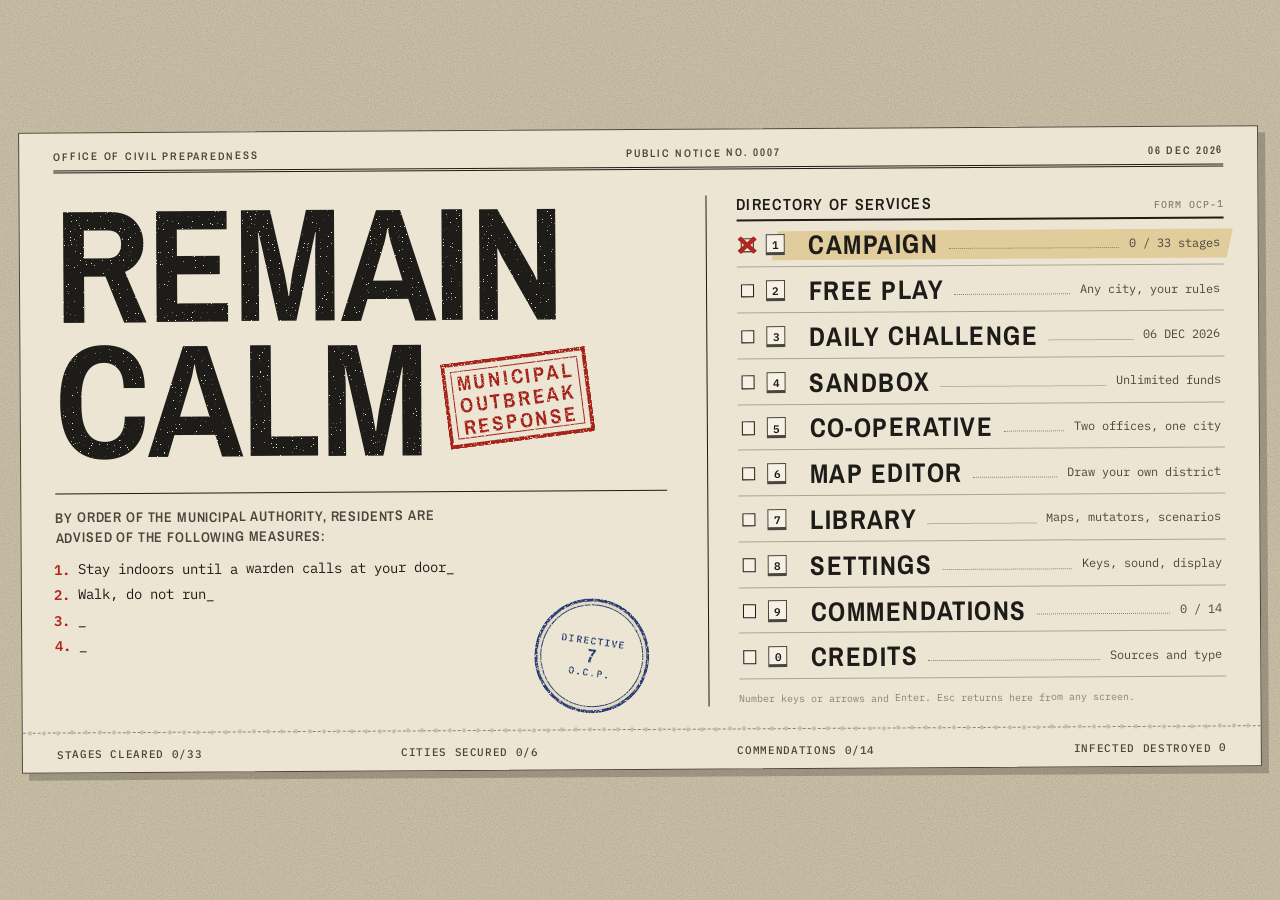
==== index.html @ b1133382 "REMAIN CALM: first playable build" ====
<!doctype html>
<html lang="en" data-palette="paper">
<head>
<meta charset="utf-8">
<meta name="viewport" content="width=device-width, initial-scale=1">
<title>Remain Calm</title>
<meta name="description" content="Remain Calm: municipal outbreak response. Wall off districts, open gates and hold the city.">
<link rel="icon" href="data:image/svg+xml,%3Csvg xmlns='http://www.w3.org/2000/svg' viewBox='0 0 32 32'%3E%3Crect x='2' y='2' width='28' height='28' fill='%23ECE5D3' stroke='%23B3261E' stroke-width='3'/%3E%3Crect x='6.5' y='6.5' width='19' height='19' fill='none' stroke='%23B3261E' stroke-width='1.2'/%3E%3Cpath d='M10 22V10h6a3.5 3.5 0 0 1 0 7h-6m6 0 4 5' fill='none' stroke='%231E1C18' stroke-width='2.4'/%3E%3C/svg%3E">
<link rel="stylesheet" href="css/base.css">
<link rel="stylesheet" href="css/shell.css">
<link rel="modulepreload" href="js/main.js">
</head>
<body class="paper-bg">
<main id="app"></main>
<noscript><p class="noscript">Remain Calm needs JavaScript enabled to run.</p></noscript>
<script type="module" src="js/main.js"></script>
</body>
</html>
---- css/base.css ----
@import url('https://fonts.googleapis.com/css2?family=Archivo+Narrow:wght@400;500;600;700&family=IBM+Plex+Mono:ital,wght@0,400;0,500;0,600;0,700;1,400&display=swap');

/* REMAIN CALM design system: printed civil-defence paperwork. Flat ink on paper, hard rules, solid offsets. */

:root,
[data-palette="paper"] {
  --paper: #ECE5D3;
  --paper-2: #E2D9C2;
  --card: #F6F1E4;
  --manila: #D9C38F;
  --manila-2: #CBB27B;
  --desk: #C8BEA6;
  --ink: #1E1C18;
  --ink-2: #4A463D;
  --ink-3: #8A8371;
  --rule-blue: #A3B3C9;
  --rule-red: #C9554A;

  --stamp: #B3261E;
  --approve: #2E6B3A;
  --carbon: #27408B;
  --safety: #D9662B;
  --amber: #C9962A;

  --bronze: #9A5B2E;
  --silver: #8C8C8C;
  --gold: #B38B1D;
  --sapphire: #2B4C9B;
  --emerald: #2C7A4B;
  --ruby: #9B1B30;
  --diamond: #5B8FA8;

  --map-road: #F8F4EA;
  --map-casing: #B9B09A;
  --map-bldg: #CFC6B0;
  --map-bldg-line: #6F6756;
  --map-water: #A7B8BC;
  --map-water-hatch: #8EA2A7;
  --map-park: #B7BD93;
  --map-rubble: #8A8371;
  --map-rail: #6F6756;

  --ag-civ: #2B4A7A;
  --ag-panic: #3F6FB0;
  --ag-zombie: #B0341F;
  --ag-explosive: #E07B00;
  --ag-shielded: #5A5A5A;
  --ag-swimmer: #1F7F8F;
  --ag-giant: #6E1408;
  --ag-police: #1F3B5C;
  --ag-militia: #7A5A1F;
  --ag-soldier: #2F5D3A;
  --zone: #D9662B;
  --corridor: #C9962A;

  --ink-blend: multiply;
  --svg-chev: url("data:image/svg+xml,%3Csvg xmlns='http://www.w3.org/2000/svg' width='10' height='6'%3E%3Cpath d='M0 0h10L5 6z' fill='%231E1C18'/%3E%3C/svg%3E");
  --svg-ticks: url("data:image/svg+xml,%3Csvg xmlns='http://www.w3.org/2000/svg' viewBox='0 0 10 22' preserveAspectRatio='none'%3E%3Cpath d='M0.5 14V20' stroke='%234A463D' stroke-width='1' vector-effect='non-scaling-stroke'/%3E%3C/svg%3E");

  color-scheme: light;
}

[data-palette="blueprint"] {
  --paper: #1F4C78;
  --paper-2: #1A4269;
  --card: #245683;
  --manila: #2C6292;
  --manila-2: #23537F;
  --desk: #153656;
  --ink: #EEF3F2;
  --ink-2: #BCD0DC;
  --ink-3: #7FA2BC;
  --rule-blue: #3F6E98;
  --rule-red: #E38878;

  --stamp: #F27A62;
  --approve: #8FD19E;
  --carbon: #CFE0FF;
  --safety: #F39A5B;
  --amber: #E8C15A;

  --bronze: #D89A6A;
  --silver: #CACFD3;
  --gold: #E6C25A;
  --sapphire: #9DB8F2;
  --emerald: #7FD3A2;
  --ruby: #F28C9C;
  --diamond: #A9D8EA;

  --map-road: #2B6496;
  --map-casing: #D3E2EB;
  --map-bldg: #285E90;
  --map-bldg-line: #E1ECF2;
  --map-water: #173E63;
  --map-water-hatch: #3B6E9C;
  --map-park: #2A5C80;
  --map-rubble: #9DBAD0;
  --map-rail: #D8E6EE;

  --ag-civ: #F1F5F6;
  --ag-panic: #A8D4F2;
  --ag-zombie: #FF7A5C;
  --ag-explosive: #FFB547;
  --ag-shielded: #C9CDD0;
  --ag-swimmer: #6FE0D2;
  --ag-giant: #FF4A2E;
  --ag-police: #0E2A47;
  --ag-militia: #E8C66E;
  --ag-soldier: #9BD88A;
  --zone: #F39A5B;
  --corridor: #E8C15A;

  --ink-blend: normal;
  --svg-chev: url("data:image/svg+xml,%3Csvg xmlns='http://www.w3.org/2000/svg' width='10' height='6'%3E%3Cpath d='M0 0h10L5 6z' fill='%23EEF3F2'/%3E%3C/svg%3E");
  --svg-ticks: url("data:image/svg+xml,%3Csvg xmlns='http://www.w3.org/2000/svg' viewBox='0 0 10 22' preserveAspectRatio='none'%3E%3Cpath d='M0.5 14V20' stroke='%23BCD0DC' stroke-width='1' vector-effect='non-scaling-stroke'/%3E%3C/svg%3E");

  color-scheme: dark;
}

[data-palette="night"] {
  --paper: #1C1D1A;
  --paper-2: #151613;
  --card: #25261F;
  --manila: #312D22;
  --manila-2: #28251C;
  --desk: #0E0F0D;
  --ink: #E4DCC6;
  --ink-2: #B0A891;
  --ink-3: #6F6A5B;
  --rule-blue: #36414F;
  --rule-red: #8A3A32;

  --stamp: #E0574A;
  --approve: #6DAF7A;
  --carbon: #8FA6E0;
  --safety: #E8823F;
  --amber: #D9AE4A;

  --bronze: #C3804D;
  --silver: #A9A9A9;
  --gold: #D4AA3A;
  --sapphire: #7C97DA;
  --emerald: #5FB283;
  --ruby: #D45A6C;
  --diamond: #84B7CC;

  --map-road: #3A3B33;
  --map-casing: #64625A;
  --map-bldg: #2E2F2A;
  --map-bldg-line: #7A7461;
  --map-water: #14232B;
  --map-water-hatch: #27465A;
  --map-park: #1F2A1C;
  --map-rubble: #8A8371;
  --map-rail: #8A836E;

  --ag-civ: #7FA3D8;
  --ag-panic: #A9C6EF;
  --ag-zombie: #E5553B;
  --ag-explosive: #F09A2A;
  --ag-shielded: #A7A7A7;
  --ag-swimmer: #4FB8C4;
  --ag-giant: #C2391F;
  --ag-police: #D8E2EE;
  --ag-militia: #C9A24E;
  --ag-soldier: #7FB57F;
  --zone: #E8823F;
  --corridor: #D9AE4A;

  --ink-blend: normal;
  --svg-chev: url("data:image/svg+xml,%3Csvg xmlns='http://www.w3.org/2000/svg' width='10' height='6'%3E%3Cpath d='M0 0h10L5 6z' fill='%23E4DCC6'/%3E%3C/svg%3E");
  --svg-ticks: url("data:image/svg+xml,%3Csvg xmlns='http://www.w3.org/2000/svg' viewBox='0 0 10 22' preserveAspectRatio='none'%3E%3Cpath d='M0.5 14V20' stroke='%23B0A891' stroke-width='1' vector-effect='non-scaling-stroke'/%3E%3C/svg%3E");

  color-scheme: dark;
}

:root {
  --font-mono: "IBM Plex Mono", ui-monospace, "Cascadia Mono", "Consolas", "Liberation Mono", "Courier New", monospace;
  --font-label: "Archivo Narrow", "Arial Narrow", "Roboto Condensed", "Liberation Sans Narrow", "Helvetica Neue", Arial, sans-serif;

  --ui-scale: 1;
  --fs-0: .625rem;
  --fs-1: .6875rem;
  --fs-2: .75rem;
  --fs-3: .875rem;
  --fs-4: 1rem;
  --fs-5: 1.25rem;
  --fs-6: 1.625rem;
  --fs-7: 2.125rem;
  --fs-8: 3rem;
  --fs-9: 4.5rem;
  --track: .08em;

  --sp-1: .25rem;
  --sp-2: .5rem;
  --sp-3: .75rem;
  --sp-4: 1rem;
  --sp-5: 1.5rem;
  --sp-6: 2rem;

  --mask-ink: url("data:image/svg+xml,%3Csvg xmlns='http://www.w3.org/2000/svg' width='220' height='220'%3E%3Cfilter id='i' x='0' y='0' width='1' height='1'%3E%3CfeTurbulence type='fractalNoise' baseFrequency='.62' numOctaves='3' seed='11' stitchTiles='stitch'/%3E%3CfeColorMatrix values='0 0 0 0 0 0 0 0 0 0 0 0 0 0 0 0 0 0 -7 4.9'/%3E%3C/filter%3E%3Crect width='220' height='220' filter='url(%23i)'/%3E%3C/svg%3E");
  --mask-grain: url("data:image/svg+xml,%3Csvg xmlns='http://www.w3.org/2000/svg' width='260' height='260'%3E%3Cfilter id='g' x='0' y='0' width='1' height='1'%3E%3CfeTurbulence type='fractalNoise' baseFrequency='.85' numOctaves='2' seed='3' stitchTiles='stitch'/%3E%3CfeColorMatrix values='0 0 0 0 0 0 0 0 0 0 0 0 0 0 0 0 0 0 4 -1.7'/%3E%3C/filter%3E%3Crect width='260' height='260' filter='url(%23g)'/%3E%3C/svg%3E");
  --mask-hatch: url("data:image/svg+xml,%3Csvg xmlns='http://www.w3.org/2000/svg' width='7' height='7'%3E%3Cpath d='M-1.75 1.75l3.5-3.5M0 7l7-7M5.25 8.75l3.5-3.5' stroke='%23000' stroke-width='1.05'/%3E%3C/svg%3E");
  --mask-rules: url("data:image/svg+xml,%3Csvg xmlns='http://www.w3.org/2000/svg' width='8' height='22'%3E%3Crect y='21' width='8' height='1'/%3E%3C/svg%3E");
  --mask-tick: url("data:image/svg+xml,%3Csvg xmlns='http://www.w3.org/2000/svg' viewBox='0 0 10 10' preserveAspectRatio='none'%3E%3Cpath d='M0.5 0V10' stroke='%23000' stroke-width='1' vector-effect='non-scaling-stroke'/%3E%3C/svg%3E");
  --mask-perf: url("data:image/svg+xml,%3Csvg xmlns='http://www.w3.org/2000/svg' width='14' height='8'%3E%3Ccircle cx='7' cy='4' r='1.9'/%3E%3C/svg%3E");
  --mask-dots: url("data:image/svg+xml,%3Csvg xmlns='http://www.w3.org/2000/svg' width='4' height='2'%3E%3Crect width='1' height='1'/%3E%3C/svg%3E");

  --shadow-sm: 2px 2px 0 var(--ink);
  --shadow: 3px 3px 0 var(--ink);
  --shadow-lg: 6px 6px 0 var(--ink);
  --stack: 3px 3px 0 -1px var(--card), 3px 3px 0 0 var(--ink-2);
}

/* ---------- base ---------- */

*, *::before, *::after { box-sizing: border-box; }
[hidden] { display: none !important; }

html {
  font-size: calc(16px * var(--ui-scale));
  -webkit-text-size-adjust: 100%;
  text-size-adjust: 100%;
}

body {
  margin: 0;
  background: var(--paper);
  color: var(--ink);
  font: 400 var(--fs-3)/1.5 var(--font-mono);
  -webkit-font-smoothing: antialiased;
  text-rendering: optimizeLegibility;
}

h1, h2, h3, h4 { margin: 0 0 .5em; color: var(--ink); text-transform: uppercase; font-family: var(--font-label); }
h1, .h1 { font: 700 var(--fs-7)/1 var(--font-label); letter-spacing: .04em; text-transform: uppercase; }
h2, .h2 { font: 700 var(--fs-6)/1.05 var(--font-label); letter-spacing: .05em; text-transform: uppercase; }
h3, .h3 { font: 600 var(--fs-4)/1.15 var(--font-label); letter-spacing: var(--track); text-transform: uppercase; }
h4, .h4 { font: 600 var(--fs-3)/1.2 var(--font-label); letter-spacing: .1em; text-transform: uppercase; }
p { margin: 0 0 .8em; max-width: 68ch; }
a { color: var(--carbon); text-decoration: underline; text-decoration-thickness: 1px; text-underline-offset: .18em; }
a:hover { color: var(--ink); }
hr, .rule { border: 0; border-top: 1px solid var(--ink); margin: var(--sp-4) 0; }
.rule-double { border: 0; border-top: 3px double var(--ink); margin: var(--sp-4) 0; }
.rule-faint { border: 0; border-top: 1px solid var(--ink-3); margin: var(--sp-3) 0; }
::selection { background: var(--ink); color: var(--card); }
:focus-visible { outline: 2px dashed var(--carbon); outline-offset: 2px; }
img, canvas, svg { display: block; max-width: 100%; }
button, input, select, textarea { font: inherit; color: inherit; }

* { scrollbar-width: thin; scrollbar-color: var(--ink-2) transparent; }
::-webkit-scrollbar { width: 10px; height: 10px; }
::-webkit-scrollbar-track { background: transparent; border-left: 1px solid var(--ink-3); }
::-webkit-scrollbar-thumb { background: var(--ink-2); border: 3px solid var(--paper); }

.display { font: 700 var(--fs-9)/.88 var(--font-label); letter-spacing: .01em; text-transform: uppercase; margin: 0; }
.label { font: 600 var(--fs-1)/1.2 var(--font-label); letter-spacing: .12em; text-transform: uppercase; color: var(--ink-2); }
.caps { text-transform: uppercase; letter-spacing: var(--track); }
.mono { font-family: var(--font-mono); }
.sans { font-family: var(--font-label); }
.data, .num { font-family: var(--font-mono); font-variant-numeric: tabular-nums; }
.num { text-align: right; }
.small { font-size: var(--fs-2); }
.tiny { font-size: var(--fs-0); }
.muted { color: var(--ink-2); }
.faint { color: var(--ink-3); }
.red { color: var(--stamp); }
.green { color: var(--approve); }
.blue { color: var(--carbon); }
.strike { text-decoration: line-through; text-decoration-thickness: 1px; }
.sr-only { position: absolute; width: 1px; height: 1px; overflow: hidden; clip-path: inset(50%); white-space: nowrap; }

.hstack { display: flex; align-items: center; gap: var(--gap, var(--sp-2)); flex-wrap: wrap; }
.vstack { display: flex; flex-direction: column; gap: var(--gap, var(--sp-2)); }
.spread { display: flex; align-items: baseline; justify-content: space-between; gap: var(--sp-3); }
.grow { flex: 1 1 auto; min-width: 0; }
.gap-1 { --gap: var(--sp-1); } .gap-2 { --gap: var(--sp-2); } .gap-3 { --gap: var(--sp-3); } .gap-4 { --gap: var(--sp-4); } .gap-5 { --gap: var(--sp-5); }

/* desk paper grain overlay for full-page screens: <body class="paper-bg"> */
.paper-bg { isolation: isolate; }
.paper-bg::before {
  content: "";
  position: fixed;
  inset: 0;
  pointer-events: none;
  z-index: -1;
  background: var(--ink);
  opacity: .07;
  -webkit-mask: var(--mask-grain) 0 0 / 260px repeat;
  mask: var(--mask-grain) 0 0 / 260px repeat;
}

.hatch { position: relative; }
.hatch::after {
  content: "";
  position: absolute;
  inset: 0;
  pointer-events: none;
  background: var(--hatch-c, var(--ink-3));
  opacity: var(--hatch-a, .35);
  -webkit-mask: var(--mask-hatch) 0 0 / 7px repeat;
  mask: var(--mask-hatch) 0 0 / 7px repeat;
}

/* ---------- index card ---------- */

.card {
  position: relative;
  background: var(--card);
  color: var(--ink);
  border: 1px solid var(--ink-2);
  padding: var(--sp-3) var(--sp-4) var(--sp-4);
  box-shadow: var(--stack);
}
.card.flat { box-shadow: none; }
.card.raised { box-shadow: var(--shadow); border-color: var(--ink); }
.card-head {
  display: flex;
  align-items: baseline;
  justify-content: space-between;
  gap: var(--sp-3);
  margin: calc(-1 * var(--sp-3)) calc(-1 * var(--sp-4)) var(--sp-3);
  padding: var(--sp-2) var(--sp-4) .4rem;
  border-bottom: 1px solid var(--rule-red);
}
.card-title { font: 700 var(--fs-4)/1.1 var(--font-label); letter-spacing: var(--track); text-transform: uppercase; margin: 0; }
.card-no { font: 500 var(--fs-0)/1 var(--font-mono); letter-spacing: .06em; color: var(--ink-3); white-space: nowrap; }
.card.ruled { background-color: var(--card); }
.card.ruled::before {
  content: "";
  position: absolute;
  inset: calc(2.75rem + 1px) 0 .5rem;
  pointer-events: none;
  background: var(--rule-blue);
  -webkit-mask: var(--mask-rules) 0 0 / 8px 22px repeat;
  mask: var(--mask-rules) 0 0 / 8px 22px repeat;
}
.card.ruled > :not(.card-corner) { position: relative; }
.card.ruled p, .card.ruled li { line-height: 22px; margin: 0; }
.card-corner + .card-head { padding-right: 2rem; }
.card-corner {
  position: absolute;
  top: -1px;
  right: -1px;
  width: 22px;
  height: 22px;
  background: var(--paper-2);
  border-left: 1px solid var(--ink-2);
  border-bottom: 1px solid var(--ink-2);
  clip-path: polygon(0 0, 100% 100%, 0 100%);
}

/* ---------- manila folder + tabs ---------- */

.folder { position: relative; }
.tabs { display: flex; align-items: flex-end; gap: 3px; padding: 0 var(--sp-4); margin-bottom: -1px; position: relative; }
.tab {
  position: relative;
  isolation: isolate;
  appearance: none;
  border: 0;
  margin: 0;
  padding: .55rem 1.4rem .45rem;
  min-width: 6rem;
  background: var(--ink-2);
  color: var(--ink-2);
  font: 600 var(--fs-2)/1 var(--font-label);
  letter-spacing: .12em;
  text-transform: uppercase;
  cursor: pointer;
  clip-path: polygon(9px 0, calc(100% - 9px) 0, 100% 100%, 0 100%);
  transform: translateY(3px);
  z-index: 0;
}
.tab::before {
  content: "";
  position: absolute;
  inset: 1px 1px 0 1px;
  background: var(--manila-2);
  clip-path: polygon(8.6px 0, calc(100% - 8.6px) 0, 100% 100%, 0 100%);
  z-index: -1;
}
.tab:hover::before { background: color-mix(in srgb, var(--manila-2) 50%, var(--manila)); }
.tab .tab-no { font: 500 var(--fs-0)/1 var(--font-mono); color: var(--ink-3); margin-right: .45em; letter-spacing: 0; }
.tab.is-active, .tab[aria-selected="true"] { color: var(--ink); transform: none; z-index: 2; padding-bottom: .6rem; }
.tab.is-active::before, .tab[aria-selected="true"]::before { background: var(--manila); bottom: -1px; }
.tab:focus-visible { outline: none; text-decoration: underline 2px; text-underline-offset: .25em; }
.folder-body {
  position: relative;
  z-index: 1;
  background: var(--manila);
  color: var(--ink);
  border: 1px solid var(--ink-2);
  padding: var(--sp-4);
  box-shadow: 4px 4px 0 -1px var(--manila-2), 4px 4px 0 0 var(--ink-2);
}
.folder-label {
  display: inline-block;
  font: 500 var(--fs-0)/1 var(--font-mono);
  letter-spacing: .08em;
  color: var(--ink-2);
  border: 1px solid var(--ink-3);
  background: var(--card);
  padding: .3em .5em;
}

/* ---------- buttons ---------- */

.btn {
  --btn-bg: var(--card);
  --btn-fg: var(--ink);
  --btn-edge: var(--ink);
  position: relative;
  display: inline-flex;
  align-items: center;
  justify-content: center;
  gap: .55em;
  padding: .58rem 1.05rem .52rem;
  font: 600 var(--fs-3)/1 var(--font-label);
  letter-spacing: .1em;
  text-transform: uppercase;
  text-decoration: none;
  white-space: nowrap;
  color: var(--btn-fg);
  background: var(--btn-bg);
  border: 1px solid var(--btn-edge);
  border-radius: 0;
  box-shadow: 2px 2px 0 var(--btn-edge);
  cursor: pointer;
  user-select: none;
}
.btn:hover { background: color-mix(in srgb, var(--btn-bg) 82%, var(--ink-3)); }
.btn:active { transform: translate(2px, 2px); box-shadow: 0 0 0 var(--btn-edge); }
.btn.is-on, .btn[aria-pressed="true"] { --btn-bg: var(--ink); --btn-fg: var(--card); }
.btn-primary { --btn-bg: var(--stamp); --btn-fg: var(--card); --btn-edge: var(--ink); }
.btn-primary:hover { background: color-mix(in srgb, var(--stamp) 84%, var(--ink)); }
.btn-go { --btn-bg: var(--approve); --btn-fg: var(--card); }
.btn-go:hover { background: color-mix(in srgb, var(--approve) 84%, var(--ink)); }
.btn-ghost {
  --btn-bg: transparent;
  box-shadow: none;
  border-color: transparent;
  color: var(--ink-2);
  text-decoration: underline 1px dotted;
  text-underline-offset: .3em;
}
.btn-ghost:hover { background: transparent; color: var(--ink); border-color: var(--ink-3); border-style: dashed; text-decoration: none; }
.btn-ghost:active { transform: none; }
.btn-sm { padding: .4rem .65rem .36rem; font-size: var(--fs-2); }
.btn-lg { padding: .8rem 1.6rem .72rem; font-size: var(--fs-5); letter-spacing: .12em; box-shadow: 3px 3px 0 var(--btn-edge); }
.btn-lg:active { transform: translate(3px, 3px); }
.btn-block { display: flex; width: 100%; }
.btn-icon { padding: .45rem; min-width: 2rem; font-family: var(--font-mono); letter-spacing: 0; }
.btn .keycap { font-size: var(--fs-0); margin: -.2em -.25em -.2em .1em; }
.btn:disabled, .btn[aria-disabled="true"], .btn.is-disabled {
  color: var(--ink-3);
  background: transparent;
  border: 1px dashed var(--ink-3);
  box-shadow: none;
  cursor: not-allowed;
  transform: none;
}
.btn:disabled::after, .btn[aria-disabled="true"]::after, .btn.is-disabled::after {
  content: "";
  position: absolute;
  inset: 0;
  background: var(--ink-3);
  opacity: .28;
  pointer-events: none;
  -webkit-mask: var(--mask-hatch) 0 0 / 7px repeat;
  mask: var(--mask-hatch) 0 0 / 7px repeat;
}

.seg { display: inline-flex; border: 1px solid var(--ink); box-shadow: 2px 2px 0 var(--ink); background: var(--card); }
.seg > button, .seg > .seg-item {
  appearance: none;
  border: 0;
  border-right: 1px solid var(--ink);
  background: transparent;
  color: var(--ink-2);
  padding: .45rem .75rem .4rem;
  font: 600 var(--fs-2)/1 var(--font-label);
  letter-spacing: .1em;
  text-transform: uppercase;
  cursor: pointer;
  white-space: nowrap;
}
.seg > :last-child { border-right: 0; }
.seg > button:hover { background: var(--paper-2); color: var(--ink); }
.seg > .is-on, .seg > [aria-pressed="true"], .seg > [aria-checked="true"] { background: var(--ink); color: var(--card); }
.seg > button:disabled { color: var(--ink-3); cursor: not-allowed; }

/* ---------- rubber stamp ---------- */

.stamp {
  --stamp-c: var(--stamp);
  --rot: -3deg;
  display: inline-block;
  padding: .42em .7em .36em;
  color: var(--stamp-c);
  border: 2.5px solid var(--stamp-c);
  outline: 1px solid var(--stamp-c);
  outline-offset: -6px;
  font: 700 var(--fs-5)/1 var(--font-label);
  letter-spacing: .14em;
  text-transform: uppercase;
  white-space: nowrap;
  transform: rotate(var(--rot));
  mix-blend-mode: var(--ink-blend);
  -webkit-mask: var(--mask-ink) 0 0 / 220px repeat;
  mask: var(--mask-ink) 0 0 / 220px repeat;
  user-select: none;
}
.stamp small { display: block; font: 600 .45em/1.2 var(--font-mono); letter-spacing: .1em; margin-top: .3em; }
.stamp-sm { font-size: var(--fs-2); border-width: 1.5px; outline-offset: -4px; padding: .45em .6em .38em; }
.stamp-lg { font-size: var(--fs-8); border-width: 4px; outline-width: 1.5px; outline-offset: -10px; padding: .32em .5em .26em; }
.stamp-green { --stamp-c: var(--approve); }
.stamp-blue { --stamp-c: var(--carbon); }
.stamp-ink { --stamp-c: var(--ink-2); }
.stamp-orange { --stamp-c: var(--safety); }
.tilt-1 { --rot: -4deg; } .tilt-2 { --rot: -1.5deg; } .tilt-3 { --rot: 1.5deg; } .tilt-4 { --rot: 3deg; }
.stamp-round {
  display: inline-grid;
  place-items: center;
  width: var(--size, 7.5rem);
  height: var(--size, 7.5rem);
  padding: 0;
  border-radius: 50%;
  outline: 0;
  box-shadow: inset 0 0 0 4px var(--card), inset 0 0 0 5px var(--stamp-c);
  text-align: center;
  font-size: var(--fs-4);
  line-height: 1.05;
}

/* badge tiers */
.badge {
  --tier: var(--ink-2);
  display: inline-flex;
  align-items: center;
  gap: .45em;
  padding: .32em .6em .28em;
  color: var(--tier);
  background: var(--card);
  border: 1px solid var(--tier);
  box-shadow: 2px 2px 0 -1px var(--card), 2px 2px 0 0 var(--tier);
  font: 700 var(--fs-1)/1 var(--font-label);
  letter-spacing: .16em;
  text-transform: uppercase;
  white-space: nowrap;
}
.badge::before { content: ""; width: .55em; height: .55em; background: var(--tier); transform: rotate(45deg); flex: none; }
.badge.solid { background: var(--tier); color: var(--card); box-shadow: 2px 2px 0 var(--ink); border-color: var(--ink); }
.badge.solid::before { background: var(--card); }
.badge.none { --tier: var(--ink-3); border-style: dashed; box-shadow: none; }
.badge.none::before { background: transparent; border: 1px solid var(--tier); }
.badge-bronze { --tier: var(--bronze); }
.badge-silver { --tier: var(--silver); }
.badge-gold { --tier: var(--gold); }
.badge-sapphire { --tier: var(--sapphire); }
.badge-emerald { --tier: var(--emerald); }
.badge-ruby { --tier: var(--ruby); }
.badge-diamond { --tier: var(--diamond); }
.seal {
  --tier: var(--ink-2);
  --size: 6.5rem;
  display: inline-grid;
  place-content: center;
  width: var(--size);
  height: var(--size);
  border-radius: 50%;
  border: 3px solid var(--tier);
  box-shadow: inset 0 0 0 3px var(--card), inset 0 0 0 4px var(--tier);
  color: var(--tier);
  text-align: center;
  font: 700 calc(var(--size) * .17)/1 var(--font-label);
  letter-spacing: .04em;
  text-transform: uppercase;
  transform: rotate(var(--rot, -6deg));
  mix-blend-mode: var(--ink-blend);
  -webkit-mask: var(--mask-ink) 0 0 / 220px repeat;
  mask: var(--mask-ink) 0 0 / 220px repeat;
}
.seal small { display: block; font: 600 calc(var(--size) * .085)/1.3 var(--font-mono); letter-spacing: .12em; }

/* ---------- ledger table ---------- */

.table {
  width: 100%;
  border-collapse: collapse;
  font: 400 var(--fs-2)/1.35 var(--font-mono);
  font-variant-numeric: tabular-nums;
  color: var(--ink);
}
.table caption { caption-side: top; text-align: left; padding-bottom: .4em; font: 600 var(--fs-1)/1.2 var(--font-label); letter-spacing: .12em; text-transform: uppercase; color: var(--ink-2); }
.table th {
  padding: .5em .6em .38em;
  text-align: left;
  vertical-align: bottom;
  font: 600 var(--fs-1)/1.1 var(--font-label);
  letter-spacing: .12em;
  text-transform: uppercase;
  color: var(--ink-2);
  border-bottom: 2px solid var(--ink);
  white-space: nowrap;
}
.table td { padding: .36em .6em .32em; border-bottom: 1px solid color-mix(in srgb, var(--ink-3) 60%, transparent); vertical-align: baseline; }
.table th.num, .table td.num { text-align: right; }
.table tbody tr:hover td { background: color-mix(in srgb, var(--ink-3) 12%, transparent); }
.table tbody tr.is-sel td { background: color-mix(in srgb, var(--amber) 22%, transparent); }
.table tfoot td { border-top: 3px double var(--ink); border-bottom: 0; font-weight: 600; padding-top: .45em; }
.table.ledger th:first-child, .table.ledger td:first-child { border-right: 1px solid var(--rule-red); box-shadow: inset -3px 0 0 -2px var(--rule-red); padding-right: .8em; }
.table.compact td, .table.compact th { padding: .22em .45em .2em; }
.table .dim { color: var(--ink-3); }

/* key / value with dotted leader: <div class="kv"><span>Range</span><i></i><b>240 m</b></div> */
.kv { display: flex; align-items: baseline; gap: .35em; font: 400 var(--fs-2)/1.45 var(--font-mono); }
.kv > i { flex: 1 1 1em; min-width: .8em; height: .7em; border-bottom: 1px dotted var(--ink-3); }
.kv > span, .kv > b { white-space: nowrap; }
.kv > b { font-weight: 600; font-variant-numeric: tabular-nums; }

/* ---------- form fields ---------- */

.field { display: grid; gap: .32rem; min-width: 0; }
.field > label, .field-label { font: 600 var(--fs-1)/1.15 var(--font-label); letter-spacing: .12em; text-transform: uppercase; color: var(--ink-2); }
.field .hint { font: 400 var(--fs-1)/1.35 var(--font-mono); color: var(--ink-3); }
.field .error { font: 500 var(--fs-1)/1.35 var(--font-mono); color: var(--stamp); }
.field.inline { grid-template-columns: auto 1fr; align-items: center; gap: .6rem; }

.input, .select, textarea.input {
  width: 100%;
  min-width: 0;
  padding: .46rem .6rem .42rem;
  font: 400 var(--fs-3)/1.3 var(--font-mono);
  color: var(--ink);
  background: var(--card);
  border: 1px solid var(--ink-2);
  border-radius: 0;
  box-shadow: inset 2px 2px 0 var(--paper-2);
  outline: none;
}
textarea.input { resize: vertical; min-height: 6rem; line-height: 1.5; }
.input::placeholder { color: var(--ink-3); }
.input:focus, .select:focus { border-color: var(--ink); box-shadow: inset 2px 2px 0 var(--paper-2), 0 0 0 2px var(--carbon); }
.input.line { background: transparent; border: 0; border-bottom: 1px solid var(--ink); box-shadow: none; padding-left: .1rem; }
.input.line:focus { box-shadow: 0 2px 0 0 var(--carbon); }
.input.is-invalid { border-color: var(--stamp); }
.input:disabled, .select:disabled { color: var(--ink-3); border-style: dashed; background: transparent; box-shadow: none; }
.select {
  appearance: none;
  -webkit-appearance: none;
  padding-right: 2rem;
  cursor: pointer;
  background-image: var(--svg-chev);
  background-repeat: no-repeat;
  background-position: right .65rem center;
  background-size: 10px 6px;
}
.select option { background: var(--card); color: var(--ink); }

.toggle { display: inline-flex; align-items: center; gap: .6rem; cursor: pointer; font: 600 var(--fs-2)/1.2 var(--font-label); letter-spacing: .1em; text-transform: uppercase; color: var(--ink-2); user-select: none; }
.toggle > input { position: absolute; opacity: 0; width: 1px; height: 1px; pointer-events: none; }
.toggle-track {
  position: relative;
  flex: none;
  width: 2.75rem;
  height: 1.3rem;
  background: var(--card);
  border: 1px solid var(--ink);
  box-shadow: inset 2px 2px 0 var(--paper-2);
}
.toggle-track::before {
  content: "";
  position: absolute;
  top: 2px;
  left: 2px;
  width: calc(1.3rem - 6px);
  height: calc(1.3rem - 6px);
  background: var(--ink-3);
  border: 1px solid var(--ink-2);
}
.toggle-track::after {
  content: "OFF";
  position: absolute;
  right: .3rem;
  top: 50%;
  transform: translateY(-50%);
  font: 600 .5rem/1 var(--font-mono);
  letter-spacing: .04em;
  color: var(--ink-3);
}
.toggle > input:checked + .toggle-track { background: var(--ink); box-shadow: none; }
.toggle > input:checked + .toggle-track::before { left: auto; right: 2px; background: var(--card); border-color: var(--card); }
.toggle > input:checked + .toggle-track::after { content: "ON"; right: auto; left: .38rem; color: var(--card); }
.toggle > input:focus-visible + .toggle-track { outline: 2px dashed var(--carbon); outline-offset: 2px; }
.toggle > input:disabled + .toggle-track { border-style: dashed; opacity: .6; }
.toggle:hover { color: var(--ink); }

.check { display: inline-flex; align-items: center; gap: .5rem; cursor: pointer; font: 400 var(--fs-2)/1.3 var(--font-mono); }
.check > input { appearance: none; -webkit-appearance: none; flex: none; width: 1rem; height: 1rem; margin: 0; border: 1px solid var(--ink); background: var(--card); display: grid; place-items: center; cursor: pointer; }
.check > input::before { content: ""; width: .6rem; height: .6rem; background: var(--ink); clip-path: polygon(0 12%, 12% 0, 50% 38%, 88% 0, 100% 12%, 62% 50%, 100% 88%, 88% 100%, 50% 62%, 12% 100%, 0 88%, 38% 50%); transform: scale(0); }
.check > input:checked::before { transform: scale(1); }
.check > input:focus-visible { outline: 2px dashed var(--carbon); outline-offset: 2px; }

.slider {
  appearance: none;
  -webkit-appearance: none;
  width: 100%;
  height: 22px;
  margin: 0;
  background: transparent var(--svg-ticks) 6px 0 / calc((100% - 12px) / 10) 22px repeat-x;
  cursor: pointer;
}
.slider::-webkit-slider-runnable-track { height: 1px; background: var(--ink); border: 0; }
.slider::-webkit-slider-thumb {
  -webkit-appearance: none;
  width: 12px;
  height: 20px;
  margin-top: -10px;
  background: var(--card);
  border: 1px solid var(--ink);
  box-shadow: 2px 2px 0 var(--ink);
}
.slider::-moz-range-track { height: 1px; background: var(--ink); }
.slider::-moz-range-thumb { width: 10px; height: 18px; border-radius: 0; background: var(--card); border: 1px solid var(--ink); box-shadow: 2px 2px 0 var(--ink); }
.slider:focus-visible { outline: 2px dashed var(--carbon); outline-offset: 4px; }
.slider:disabled { opacity: .5; cursor: not-allowed; }

/* ---------- keycap ---------- */

.keycap, kbd {
  display: inline-block;
  min-width: 1.75em;
  padding: .2em .45em .1em;
  font: 600 var(--fs-1)/1.25 var(--font-mono);
  text-align: center;
  text-transform: uppercase;
  color: var(--ink);
  background: var(--card);
  border: 1px solid var(--ink-2);
  border-bottom-width: 3px;
  vertical-align: .08em;
  white-space: nowrap;
}
.keycap.wide { min-width: 4.5em; }
.keycap.is-down { border-bottom-width: 1px; transform: translateY(2px); }

/* ---------- budget meter ---------- */
/* <div class="meter" style="--v:.62;--q:.08"><i class="meter-fill"></i><i class="meter-quote"></i></div> */

.meter {
  --v: 0;
  --q: 0;
  position: relative;
  height: 1rem;
  background: var(--card);
  border: 1px solid var(--ink);
  overflow: hidden;
}
.meter-fill, .meter-quote { position: absolute; top: 0; bottom: 0; display: block; }
.meter-fill { left: 0; width: calc(min(var(--v), 1) * 100%); background: var(--ink-2); }
.meter-quote { left: calc(min(var(--v), 1) * 100%); width: calc(max(0, min(var(--q), 1 - var(--v))) * 100%); background: var(--safety); }
.meter-quote::after {
  content: "";
  position: absolute;
  inset: 0;
  background: var(--card);
  opacity: .45;
  -webkit-mask: var(--mask-hatch) 0 0 / 7px repeat;
  mask: var(--mask-hatch) 0 0 / 7px repeat;
}
.meter::after {
  content: "";
  position: absolute;
  inset: 0;
  pointer-events: none;
  background: var(--ink);
  opacity: .55;
  -webkit-mask: var(--mask-tick) 0 0 / 10% 32% repeat-x, var(--mask-tick) 0 0 / 50% 62% repeat-x;
  mask: var(--mask-tick) 0 0 / 10% 32% repeat-x, var(--mask-tick) 0 0 / 50% 62% repeat-x;
}
.meter.warn .meter-fill { background: var(--amber); }
.meter.over .meter-fill { background: var(--stamp); }
.meter.go .meter-fill { background: var(--approve); }
.meter.thin { height: .5rem; }
.meter.thin::after { display: none; }
.meter-row { display: flex; align-items: baseline; justify-content: space-between; gap: var(--sp-2); margin-bottom: .3rem; }
.meter-row .label { white-space: nowrap; }
.meter-val { font: 600 var(--fs-3)/1 var(--font-mono); font-variant-numeric: tabular-nums; }
.meter-val small { font-weight: 400; color: var(--ink-3); }

/* ---------- ticker tape + log ---------- */

.ticker {
  position: relative;
  overflow: hidden;
  white-space: nowrap;
  background: var(--card);
  border-top: 1px solid var(--ink);
  border-bottom: 1px solid var(--ink);
  padding: .55rem 0 .4rem;
  font: 500 var(--fs-2)/1.2 var(--font-mono);
  color: var(--ink);
}
.ticker::before {
  content: "";
  position: absolute;
  left: 0;
  right: 0;
  top: 2px;
  height: 8px;
  background: var(--paper-2);
  -webkit-mask: var(--mask-perf) 0 0 / 14px 8px repeat-x;
  mask: var(--mask-perf) 0 0 / 14px 8px repeat-x;
  opacity: .9;
}
.ticker-track { display: inline-flex; gap: 2.5rem; padding: .25rem 1rem 0; }
.ticker.scroll .ticker-track { animation: rc-ticker var(--ticker-sec, 40s) linear infinite; }
.ticker:hover .ticker-track { animation-play-state: paused; }
@keyframes rc-ticker { from { transform: translateX(0); } to { transform: translateX(-50%); } }
.tick { display: inline-flex; gap: .7em; align-items: baseline; }
.tick > time, .tick > .t { color: var(--ink-3); font-weight: 400; }
.tick.warn { color: var(--amber); }
.tick.alert { color: var(--stamp); font-weight: 700; text-transform: uppercase; letter-spacing: .04em; }
.tick.alert::before { content: ""; width: .55em; height: .55em; background: var(--stamp); align-self: center; }
.tick.good { color: var(--approve); }

.log { list-style: none; margin: 0; padding: 0; font: 400 var(--fs-2)/1.45 var(--font-mono); color: var(--ink); }
.log > li { display: grid; grid-template-columns: 4.2em 1fr; gap: .5em; padding: .12em 0; border-bottom: 1px dotted color-mix(in srgb, var(--ink-3) 60%, transparent); }
.log > li > time, .log > li > .t { color: var(--ink-3); }
.log > li.warn { color: color-mix(in srgb, var(--amber) 70%, var(--ink)); }
.log > li.alert { color: var(--stamp); font-weight: 600; }
.log > li.good { color: var(--approve); }
.log > li.is-new { animation: rc-type .5s steps(6, end); }
@keyframes rc-type { from { clip-path: inset(0 100% 0 0); } to { clip-path: inset(0 0 0 0); } }

/* ---------- tooltip ---------- */

.tooltip {
  position: absolute;
  z-index: 60;
  pointer-events: none;
  max-width: 17.5rem;
  padding: .5rem .65rem .55rem;
  background: var(--card);
  color: var(--ink);
  border: 1px solid var(--ink);
  box-shadow: 2px 2px 0 var(--ink);
  font: 400 var(--fs-1)/1.45 var(--font-mono);
}
.tooltip-title { margin: 0 0 .35rem; padding-bottom: .3rem; border-bottom: 1px solid var(--ink-3); font: 700 var(--fs-2)/1.1 var(--font-label); letter-spacing: .1em; text-transform: uppercase; }
.tooltip-sub { color: var(--ink-3); font-size: var(--fs-0); letter-spacing: .06em; text-transform: uppercase; }
.tooltip .kv { font-size: var(--fs-1); }
.tooltip[data-side]::after {
  content: "";
  position: absolute;
  width: 8px;
  height: 8px;
  background: var(--card);
  border: 1px solid var(--ink);
  border-width: 0 1px 1px 0;
}
.tooltip[data-side="top"]::after { left: 14px; bottom: -5px; transform: rotate(45deg); }
.tooltip[data-side="bottom"]::after { left: 14px; top: -5px; transform: rotate(225deg); }
.tooltip.is-static { position: relative; pointer-events: auto; display: inline-block; }

/* ---------- modal ---------- */

.modal-backdrop {
  position: fixed;
  inset: 0;
  z-index: 100;
  display: grid;
  place-items: center;
  padding: 16px;
  background: color-mix(in srgb, var(--ink) 45%, transparent);
}
.modal {
  position: relative;
  display: flex;
  flex-direction: column;
  width: min(36rem, 100%);
  max-height: calc(100vh - 32px);
  background: var(--card);
  color: var(--ink);
  border: 1px solid var(--ink);
  box-shadow: var(--shadow-lg);
}
.modal.wide { width: min(56rem, 100%); }
.modal-head {
  display: flex;
  align-items: center;
  justify-content: space-between;
  gap: var(--sp-3);
  padding: .7rem 1rem .6rem;
  border-bottom: 3px double var(--ink);
}
.modal-title { margin: 0; font: 700 var(--fs-5)/1 var(--font-label); letter-spacing: .08em; text-transform: uppercase; }
.modal-close {
  appearance: none;
  border: 1px solid transparent;
  background: transparent;
  width: 1.9rem;
  height: 1.9rem;
  display: grid;
  place-items: center;
  font: 400 var(--fs-5)/1 var(--font-mono);
  color: var(--ink-2);
  cursor: pointer;
}
.modal-close:hover { border-color: var(--ink); color: var(--ink); }
.modal-body { padding: 1rem; overflow: auto; }
.modal-foot { display: flex; justify-content: flex-end; flex-wrap: wrap; gap: .6rem; padding: .75rem 1rem; border-top: 1px solid var(--ink-3); background: var(--paper-2); }
.modal-foot .grow { margin-right: auto; }

/* ---------- misc print furniture ---------- */

.sheet { background: var(--paper); border: 1px solid var(--ink-2); box-shadow: 4px 4px 0 var(--desk), 4px 4px 0 1px var(--ink-3); padding: var(--sp-5); }
.form-no { font: 500 var(--fs-0)/1 var(--font-mono); letter-spacing: .1em; color: var(--ink-3); text-transform: uppercase; }
.swatch { display: inline-block; width: 1rem; height: 1rem; border: 1px solid var(--ink-2); vertical-align: -.2em; background: var(--sw, var(--ink)); }
.chip { display: inline-flex; align-items: center; gap: .35em; padding: .18em .45em .14em; border: 1px solid var(--ink-3); font: 500 var(--fs-1)/1.1 var(--font-mono); color: var(--ink-2); background: var(--card); }
.chip.is-on { border-color: var(--ink); color: var(--ink); box-shadow: 1px 1px 0 var(--ink); }
.leader { flex: 1 1 auto; border-bottom: 1px dotted var(--ink-3); transform: translateY(-.3em); }
.cut { border: 0; border-top: 1px dashed var(--ink-3); margin: var(--sp-4) 0; position: relative; }

@media (prefers-reduced-motion: reduce) {
  .ticker.scroll .ticker-track, .log > li.is-new { animation: none; }
}
---- css/shell.css ----
/* REMAIN CALM shell: menus outside a match. Builds on css/base.css components. */

:root {
  --sheet-shadow: color-mix(in srgb, var(--ink) 24%, transparent);
  --mask-print: url("data:image/svg+xml,%3Csvg xmlns='http://www.w3.org/2000/svg' width='300' height='300'%3E%3Cfilter id='p' x='0' y='0' width='1' height='1'%3E%3CfeTurbulence type='fractalNoise' baseFrequency='.75' numOctaves='2' seed='5' stitchTiles='stitch'/%3E%3CfeColorMatrix values='0 0 0 0 0 0 0 0 0 0 0 0 0 0 0 0 0 0 -16 12.7'/%3E%3C/filter%3E%3Crect width='300' height='300' filter='url(%23p)'/%3E%3C/svg%3E");
}

html, body { min-height: 100%; }
body { background: var(--desk); overflow-x: hidden; }
#app { min-height: 100vh; display: flow-root; }
#app[hidden] { display: none; }
.noscript { padding: 2rem; font-family: var(--font-mono); }

/* ---------- screen sheet ---------- */

.screen {
  position: relative;
  width: min(1520px, calc(100% - 32px));
  min-height: calc(100vh - 36px);
  margin: 18px auto;
  padding: 18px 26px 26px;
  display: flex;
  flex-direction: column;
  gap: 18px;
  background: var(--paper);
  border: 1px solid var(--ink-2);
  box-shadow: 6px 6px 0 var(--sheet-shadow);
}
.masthead {
  display: grid;
  grid-template-columns: minmax(0, 1fr) auto auto;
  align-items: end;
  gap: 18px;
  padding-bottom: 10px;
  border-bottom: 3px double var(--ink);
}
.mast-id { display: grid; gap: 4px; min-width: 0; }
.mast-title { margin: 0; font: 700 clamp(1.9rem, 3vw, 2.6rem)/.92 var(--font-label); letter-spacing: .03em; text-transform: uppercase; }
.mast-sub { font: 400 var(--fs-2)/1.3 var(--font-mono); color: var(--ink-2); }
.mast-tools { display: flex; gap: 10px; align-items: center; flex-wrap: wrap; justify-content: flex-end; }
.mast-back { align-self: end; }
.screen-body { flex: 1 1 auto; min-height: 0; display: flex; flex-direction: column; gap: 18px; }

.col-2 { display: grid; grid-template-columns: minmax(0, 1fr) minmax(300px, 380px); gap: 22px; align-items: start; }
.section-head { display: flex; align-items: baseline; justify-content: space-between; gap: 12px; border-bottom: 1px solid var(--ink); padding-bottom: 4px; margin: 0 0 10px; }
.section-head .h3, .section-head h3 { margin: 0; }
.empty-note { padding: 18px; border: 1px dashed var(--ink-3); color: var(--ink-2); font: 400 var(--fs-2)/1.5 var(--font-mono); text-align: center; }
.err-text { color: var(--stamp); font: 500 var(--fs-2)/1.4 var(--font-mono); }
.ok-text { color: var(--approve); font: 500 var(--fs-2)/1.4 var(--font-mono); }
.slider-row { display: grid; grid-template-columns: minmax(0, 1fr) 4.6rem; align-items: center; gap: 10px; }
.slider-val { font: 600 var(--fs-2)/1 var(--font-mono); text-align: right; font-variant-numeric: tabular-nums; }
.btn-row { display: flex; gap: 10px; flex-wrap: wrap; align-items: center; }
.btn-row .grow { flex: 1 1 auto; }
.is-typing::after { content: "_"; animation: rc-caret .8s steps(1) infinite; }
@keyframes rc-caret { 50% { opacity: 0; } }

/* ---------- title bulletin ---------- */

.title-screen {
  background: transparent;
  border: 0;
  box-shadow: none;
  padding: 0;
  display: grid;
  place-items: center;
  min-height: 100vh;
  margin: 0 auto;
}
.bulletin {
  position: relative;
  width: min(1280px, calc(100vw - 40px));
  margin: 24px 0;
  padding: 18px 34px 0;
  background: var(--paper);
  border: 1px solid var(--ink-2);
  box-shadow: 7px 7px 0 var(--sheet-shadow);
  transform: rotate(-.35deg);
}
.bull-top {
  display: flex;
  justify-content: space-between;
  gap: 16px;
  padding-bottom: 8px;
  border-bottom: 3px double var(--ink);
  font: 600 var(--fs-1)/1 var(--font-label);
  letter-spacing: .16em;
  text-transform: uppercase;
  color: var(--ink-2);
}
.bull-grid { display: grid; grid-template-columns: minmax(0, 1.18fr) minmax(320px, 1fr); gap: 40px; padding: 26px 0 22px; }
.bull-main { position: relative; min-width: 0; }
.wordmark {
  margin: 0;
  font: 700 clamp(5.2rem, 12.6vw, 11.6rem)/.8 var(--font-label);
  letter-spacing: -.012em;
  text-transform: uppercase;
  color: var(--ink);
  -webkit-mask: var(--mask-print) 0 0 / 300px repeat;
  mask: var(--mask-print) 0 0 / 300px repeat;
}
.wm-line { display: block; width: max-content; }
.wm-line + .wm-line { margin-top: .04em; }
.title-stamp {
  position: absolute;
  --rot: -7deg;
  left: calc(clamp(5.2rem, 12.6vw, 11.6rem) * 2.42);
  top: calc(clamp(5.2rem, 12.6vw, 11.6rem) * .98);
  font-size: clamp(.95rem, 1.6vw, 1.35rem);
  line-height: 1.08;
  text-align: center;
  white-space: nowrap;
}
.title-seal { position: absolute; right: 3%; bottom: -6px; color: var(--carbon); --tier: var(--carbon); }
.bull-rule { height: 0; border-top: 1px solid var(--ink); margin: 30px 0 14px; }
.bull-lede { font: 600 var(--fs-3)/1.4 var(--font-label); letter-spacing: .06em; text-transform: uppercase; margin: 0 0 8px; color: var(--ink-2); }
.notice { margin: 0; padding: 0 0 0 1.6em; font: 400 var(--fs-3)/1.75 var(--font-mono); }
.notice li { min-height: 1.75em; }
.notice li::marker { font-weight: 600; color: var(--stamp); }

.directory { display: flex; flex-direction: column; min-width: 0; border-left: 1px solid var(--ink); padding-left: 30px; }
.dir-head { display: flex; align-items: baseline; justify-content: space-between; border-bottom: 2px solid var(--ink); padding-bottom: 6px; }
.dir-head .h3 { margin: 0; }
.dir-list { list-style: none; margin: 0; padding: 0; }
.dir-item {
  position: relative;
  isolation: isolate;
  display: grid;
  grid-template-columns: .95rem 2rem auto minmax(1.5rem, 1fr) auto;
  align-items: center;
  gap: .65rem;
  width: 100%;
  padding: .62rem .25rem .5rem;
  border: 0;
  border-bottom: 1px solid color-mix(in srgb, var(--ink-3) 65%, transparent);
  background: transparent;
  color: var(--ink);
  text-align: left;
  cursor: pointer;
}
.dir-item::before {
  content: "";
  position: absolute;
  inset: 22% -6px 14% 2.4rem;
  background: var(--amber);
  opacity: 0;
  transform: skewX(-12deg) scaleX(.2);
  transform-origin: left;
  z-index: -1;
  transition: transform .14s ease-out, opacity .14s;
}
.dir-item:focus { outline: none; }
.dir-item:focus::before, .dir-item:hover::before { opacity: .32; transform: skewX(-12deg) scaleX(1); }
.dir-box { width: .85rem; height: .85rem; border: 1px solid var(--ink); align-self: center; background: var(--card); position: relative; }
.dir-item:focus .dir-box::after, .dir-item:hover .dir-box::after {
  content: ""; position: absolute; inset: -3px -4px;
  background: var(--stamp);
  clip-path: polygon(0 18%, 18% 0, 50% 34%, 82% 0, 100% 18%, 66% 50%, 100% 82%, 82% 100%, 50% 66%, 18% 100%, 0 82%, 34% 50%);
}
.dir-key { justify-self: start; }
.dir-name { font: 700 clamp(1.3rem, 2.1vw, 1.75rem)/1 var(--font-label); letter-spacing: .055em; text-transform: uppercase; white-space: nowrap; }
.dir-leader { border-bottom: 1px dotted var(--ink-3); transform: translateY(.35em); min-width: 1rem; }
.dir-note { font: 400 var(--fs-2)/1 var(--font-mono); color: var(--ink-2); white-space: nowrap; }
.dir-hint { margin: 12px 0 0; }
.resume {
  display: grid;
  grid-template-columns: auto 1fr auto;
  align-items: baseline;
  gap: 10px;
  margin: 12px 0 4px;
  padding: 9px 12px 8px;
  border: 1px solid var(--carbon);
  background: color-mix(in srgb, var(--carbon) 8%, var(--card));
  box-shadow: 2px 2px 0 var(--carbon);
  color: var(--ink);
  text-align: left;
  cursor: pointer;
}
.resume .label { color: var(--carbon); }
.resume b { font: 700 var(--fs-4)/1 var(--font-label); letter-spacing: .06em; text-transform: uppercase; }
.resume:hover, .resume:focus { outline: none; background: color-mix(in srgb, var(--carbon) 16%, var(--card)); }
.resume:active { transform: translate(2px, 2px); box-shadow: none; }

.bull-foot {
  position: relative;
  display: flex;
  justify-content: space-between;
  gap: 18px;
  flex-wrap: wrap;
  margin: 0 -34px;
  padding: 16px 34px 12px;
  border-top: 1px dashed var(--ink-3);
  font: 500 var(--fs-1)/1 var(--font-mono);
  letter-spacing: .06em;
  text-transform: uppercase;
  color: var(--ink-2);
}
.bull-foot::before {
  content: "";
  position: absolute;
  left: 0; right: 0; top: -5px;
  height: 9px;
  background: var(--desk);
  -webkit-mask: var(--mask-perf) 0 0 / 14px 9px repeat-x;
  mask: var(--mask-perf) 0 0 / 14px 9px repeat-x;
}

.title-screen.intro .wordmark { animation: rc-stamp-in .34s cubic-bezier(.2, .9, .3, 1.25) both .12s; }
.title-screen.intro .title-stamp { animation: rc-stamp-hit .3s cubic-bezier(.2, .9, .3, 1.3) both .5s; }
.title-screen.intro .title-seal { animation: rc-stamp-hit .3s cubic-bezier(.2, .9, .3, 1.3) both .8s; }
@keyframes rc-stamp-in { from { opacity: 0; transform: scale(1.08) translateY(-6px); } to { opacity: 1; transform: none; } }
@keyframes rc-stamp-hit { from { opacity: 0; transform: rotate(var(--rot)) scale(1.6); } to { opacity: 1; transform: rotate(var(--rot)) scale(1); } }

/* ---------- toasts ---------- */

.toasts { position: fixed; right: 18px; bottom: 18px; transition: bottom .2s; z-index: 200; display: flex; flex-direction: column; gap: 10px; align-items: flex-end; pointer-events: none; }
.toast {
  pointer-events: auto;
  display: flex;
  align-items: center;
  gap: 14px;
  min-width: 260px;
  max-width: 380px;
  padding: 12px 16px 12px 14px;
  background: var(--card);
  border: 1px solid var(--ink);
  box-shadow: 3px 3px 0 var(--ink);
  cursor: pointer;
  animation: rc-toast-in .22s ease-out both;
}
.toast.is-out { animation: rc-toast-out .24s ease-in both; }
.toast-stamp { flex: none; --rot: -6deg; }
.toast-text { display: grid; gap: 3px; min-width: 0; }
.toast-title { font: 700 var(--fs-4)/1.05 var(--font-label); letter-spacing: .06em; text-transform: uppercase; }
.toast-body { font: 400 var(--fs-1)/1.4 var(--font-mono); color: var(--ink-2); }
.toast-error { border-color: var(--stamp); box-shadow: 3px 3px 0 var(--stamp); }
@keyframes rc-toast-in { from { opacity: 0; transform: translateX(30px); } to { opacity: 1; transform: none; } }
@keyframes rc-toast-out { to { opacity: 0; transform: translateY(8px); } }

/* ---------- failure ---------- */

.fail-screen { align-items: center; justify-content: center; }
.fail-card { width: min(560px, 100%); }
.fail-detail { margin: 0 0 14px; padding: 8px 10px; max-height: 12rem; overflow: auto; white-space: pre-wrap; font: 400 var(--fs-1)/1.45 var(--font-mono); color: var(--stamp); background: var(--paper-2); border: 1px dashed var(--ink-3); }

/* ---------- game + hosted modules ---------- */

.game-root { position: fixed; inset: 0; z-index: 10; background: var(--desk); }
.host-root { position: fixed; inset: 0; z-index: 5; background: var(--desk); overflow: auto; }

.reduce-motion *, .reduce-motion *::before, .reduce-motion *::after { animation-duration: .001s !important; animation-delay: 0s !important; transition-duration: .001s !important; }
@media (prefers-reduced-motion: reduce) {
  .title-screen.intro .wordmark, .title-screen.intro .title-stamp, .title-screen.intro .title-seal { animation: none; }
}

@media (max-width: 980px) {
  .bull-grid { grid-template-columns: 1fr; gap: 26px; }
  .directory { border-left: 0; padding-left: 0; border-top: 1px solid var(--ink); padding-top: 16px; }
  .col-2 { grid-template-columns: 1fr; }
  .masthead { grid-template-columns: 1fr; }
  .mast-back { justify-self: start; }
  .mast-tools:empty { display: none; }
  .mast-tools { justify-content: flex-start; }
}
@media (max-width: 560px) {
  .screen { width: calc(100% - 16px); margin: 8px auto; padding: 12px 14px 18px; }
  .bulletin { width: calc(100vw - 16px); padding: 14px 16px 0; transform: none; }
  .bull-foot { margin: 0 -16px; padding: 14px 16px 10px; }
  .bull-top { flex-direction: column; gap: 4px; }
  .dir-note { display: none; }
  .title-stamp { position: relative; left: auto; top: auto; display: inline-block; margin-top: 18px; }
}

/* ---------- shared preview ---------- */

.preview { position: relative; background: var(--paper-2); border: 1px solid var(--ink-2); min-height: 120px; }
.preview-canvas { position: absolute; inset: 0; width: 100%; height: 100%; }
.preview-empty { position: absolute; inset: 0; display: grid; place-items: center; text-align: center; padding: 12px; }
.preview-empty::before { content: ""; position: absolute; inset: 0; background: var(--ink-3); opacity: .22; -webkit-mask: var(--mask-hatch) 0 0 / 7px repeat; mask: var(--mask-hatch) 0 0 / 7px repeat; }
.preview-empty .label { position: relative; background: var(--paper-2); padding: 4px 8px; border: 1px solid var(--ink-3); }
.preview-empty.is-busy .label::after { content: ""; display: inline-block; width: 1.2em; text-align: left; animation: rc-dots 1.2s steps(4) infinite; }
@keyframes rc-dots { 0% { content: ""; } 25% { content: "."; } 50% { content: ".."; } 75% { content: "..."; } }
.facts { display: grid; gap: 1px; }

/* ---------- campaign ---------- */

.camp-grid { display: grid; grid-template-columns: minmax(0, 1fr) minmax(380px, 470px); gap: 26px; align-items: start; }
.region-col { display: flex; flex-direction: column; gap: 10px; min-width: 0; }
.region-frame { position: relative; background: var(--card); border: 1px solid var(--ink-2); padding: 10px; box-shadow: 4px 4px 0 var(--sheet-shadow); transform: rotate(.25deg); }
.region-sheet { position: relative; aspect-ratio: 3 / 2; width: 100%; }
.region-canvas { position: absolute; inset: 0; width: 100%; height: 100%; }
.region-pins { position: absolute; inset: 0; }
.cartouche {
  position: absolute; left: 26px; bottom: 24px;
  display: grid; gap: 2px;
  padding: 8px 12px 7px;
  background: var(--card);
  border: 1px solid var(--ink);
  box-shadow: 2px 2px 0 var(--ink);
  font: 400 var(--fs-0)/1.35 var(--font-mono);
  letter-spacing: .06em;
  text-transform: uppercase;
  color: var(--ink-2);
  pointer-events: none;
}
.cartouche b { font: 700 var(--fs-3)/1.1 var(--font-label); letter-spacing: .14em; color: var(--ink); }
.region-legend { display: flex; gap: 18px; flex-wrap: wrap; padding: 0 4px; font: 400 var(--fs-1)/1 var(--font-mono); color: var(--ink-2); }
.region-legend span { display: inline-flex; align-items: center; gap: 6px; }
.region-legend i { display: inline-block; width: 26px; height: 0; }
.lg-route { border-top: 2px dashed var(--stamp); }
.lg-rail { border-top: 2px solid var(--ink-2); position: relative; }
.lg-rail::after { content: ""; position: absolute; left: 0; right: 0; top: -4px; height: 6px; background: var(--ink-2); -webkit-mask: var(--mask-tick) 0 0 / 5px 6px repeat-x; mask: var(--mask-tick) 0 0 / 5px 6px repeat-x; }
.lg-road { border-top: 4px double var(--ink-3); }
.lg-locked { height: 10px !important; width: 14px !important; border: 1px dashed var(--ink-3); }

.city-pin {
  position: absolute;
  display: flex;
  align-items: center;
  gap: 8px;
  padding: 0;
  border: 0;
  background: transparent;
  color: var(--ink);
  cursor: pointer;
}
.city-pin[data-side="right"] { transform: translate(-19px, -50%); }
.city-pin[data-side="left"] { flex-direction: row-reverse; transform: translate(calc(-100% + 19px), -50%); }
.city-pin[data-side="left"] .pin-label { text-align: right; }
.city-pin[data-side="top"] { flex-direction: column-reverse; gap: 4px; transform: translate(-50%, calc(-100% + 19px)); }
.city-pin[data-side="bottom"] { flex-direction: column; gap: 4px; transform: translate(-50%, -19px); }
.city-pin[data-side="top"] .pin-label, .city-pin[data-side="bottom"] .pin-label { text-align: center; }
.city-pin[data-side="top"] .pin-flaw, .city-pin[data-side="bottom"] .pin-flaw { left: calc(50% + 10px); }
.pin-mark {
  display: grid; place-items: center;
  width: 38px; height: 38px;
  border-radius: 50%;
  background: var(--card);
  border: 2px solid var(--ink);
  box-shadow: inset 0 0 0 3px var(--card), inset 0 0 0 4px var(--ink);
  font: 700 var(--fs-3)/1 var(--font-label);
  letter-spacing: .04em;
  flex: none;
}
.pin-label { display: grid; gap: 1px; padding: 3px 7px 3px; background: color-mix(in srgb, var(--card) 88%, transparent); border: 1px solid var(--ink-3); text-align: left; }
.pin-label b { font: 700 var(--fs-3)/1.05 var(--font-label); letter-spacing: .1em; text-transform: uppercase; white-space: nowrap; }
.pin-label small { font: 400 var(--fs-0)/1.2 var(--font-mono); color: var(--ink-2); white-space: nowrap; }
.pin-flaw { position: absolute; top: -7px; left: 26px; width: 16px; height: 16px; border-radius: 50%; display: grid; place-items: center; background: var(--approve); color: var(--card); font: 700 9px/1 var(--font-label); border: 1px solid var(--ink); }
.city-pin[data-side="left"] .pin-flaw { left: auto; right: 26px; }
.city-pin.is-cleared .pin-mark { border-color: var(--approve); box-shadow: inset 0 0 0 3px var(--card), inset 0 0 0 4px var(--approve); color: var(--approve); }
.city-pin.is-locked .pin-mark { border-style: dashed; border-color: var(--ink-3); box-shadow: none; color: var(--ink-3); background: var(--paper-2); }
.city-pin.is-locked .pin-label { color: var(--ink-3); border-style: dashed; }
.city-pin.is-locked .pin-label b { color: var(--ink-3); }
.city-pin.is-locked .pin-label small { color: var(--stamp); letter-spacing: .12em; text-transform: uppercase; }
.city-pin:hover .pin-label, .city-pin:focus-visible .pin-label { border-color: var(--ink); }
.city-pin:focus { outline: none; }
.city-pin:focus-visible .pin-mark { outline: 2px dashed var(--carbon); outline-offset: 3px; }
.city-pin.is-sel .pin-mark { background: var(--stamp); color: var(--card); border-color: var(--ink); box-shadow: inset 0 0 0 3px var(--stamp), inset 0 0 0 4px var(--card), 0 0 0 5px color-mix(in srgb, var(--stamp) 28%, transparent); }
.city-pin.is-sel .pin-label { border-color: var(--ink); box-shadow: 2px 2px 0 var(--ink); background: var(--card); }

.dossier-folder { position: sticky; top: 14px; display: flex; flex-direction: column; height: calc(100vh - 176px); min-height: 560px; }
.dossier-folder > .folder-body { flex: 1 1 auto; min-height: 0; }
.dossier-folder .tab { cursor: default; }
.dossier { display: flex; flex-direction: column; gap: 10px; overflow: hidden; }
.dossier > * { flex: none; }
.dossier > .stage-list { flex: 1 1 auto; }
.dossier-top { display: grid; grid-template-columns: minmax(0, 1fr) 176px; gap: 14px; align-items: start; }
.dossier-info { position: relative; min-width: 0; }
.dossier-plate { position: relative; display: grid; gap: 3px; }
.dossier-plate .preview { aspect-ratio: 1 / 1; min-height: 0; }
.dossier-plate .dossier-stamp { position: absolute; right: -8px; top: -10px; margin: 0; font-size: var(--fs-2); background: color-mix(in srgb, var(--card) 70%, transparent); }
.dossier-name { margin: 2px 0 4px; font: 700 var(--fs-7)/.95 var(--font-label); letter-spacing: .04em; }
.dossier-facts { display: flex; flex-wrap: wrap; gap: 4px 0; font: 400 var(--fs-1)/1.3 var(--font-mono); color: var(--ink-2); }
.dossier-facts span + span::before { content: "\00b7"; margin: 0 .5em; color: var(--ink-3); }
.flaw-seal { position: absolute; left: -26px; bottom: 6px; background: color-mix(in srgb, var(--card) 55%, transparent); }
.dossier-blurb { margin: 0; min-height: 2.9em; font: 400 var(--fs-2)/1.45 var(--font-mono); background: var(--card); border: 1px solid var(--ink-3); padding: 8px 10px; }
.fact-pop { margin-top: 2px; font-family: var(--font-mono); }
.map-caption { display: flex; justify-content: space-between; font-family: var(--font-mono); color: var(--ink-2); }
.diff-row { display: flex; align-items: center; gap: 10px; flex-wrap: wrap; }
.stage-list { flex: 1 1 auto; min-height: 120px; display: flex; flex-direction: column; border-top: 2px solid var(--ink); overflow: auto; background: var(--card); border-bottom: 1px solid var(--ink-3); }
.stage-row {
  display: grid;
  grid-template-columns: auto minmax(0, 1fr) auto;
  align-items: center;
  flex: none;
  gap: 12px;
  padding: 5px 10px;
  border: 0;
  border-bottom: 1px solid color-mix(in srgb, var(--ink-3) 60%, transparent);
  background: transparent;
  color: var(--ink);
  text-align: left;
  cursor: pointer;
}
.stage-row:hover { background: color-mix(in srgb, var(--ink-3) 12%, transparent); }
.stage-row.is-sel { background: color-mix(in srgb, var(--amber) 24%, transparent); box-shadow: inset 4px 0 0 var(--stamp); }
.stage-row:focus { outline: none; }
.stage-row:focus-visible { box-shadow: inset 0 0 0 2px var(--carbon); }
.stage-row.is-locked { cursor: not-allowed; color: var(--ink-3); }
.stage-row.is-locked .stage-main b { color: var(--ink-3); }
.stage-main { display: grid; gap: 2px; min-width: 0; }
.stage-main b { font: 700 var(--fs-4)/1 var(--font-label); letter-spacing: .1em; text-transform: uppercase; }
.stage-main small { font: 400 var(--fs-1)/1.3 var(--font-mono); color: var(--ink-2); }
.stage-reward { display: flex; gap: 4px; flex-wrap: wrap; justify-content: flex-end; max-width: 150px; }
.stage-reward .chip { font-size: var(--fs-0); }
.stage-seal {
  --size: 2.6rem;
  --tier: var(--ink-3);
  display: inline-grid;
  place-content: center;
  width: var(--size);
  height: var(--size);
  border-radius: 50%;
  border: 1px dashed var(--ink-3);
  color: var(--ink-3);
  text-align: center;
  flex: none;
}
.stage-seal b { font: 700 calc(var(--size) * .36)/1 var(--font-label); }
.stage-seal small { font: 600 calc(var(--size) * .2)/1 var(--font-mono); letter-spacing: .08em; text-transform: uppercase; }
.stage-seal.is-earned {
  border: 2px solid var(--tier);
  color: var(--tier);
  box-shadow: inset 0 0 0 2px var(--card), inset 0 0 0 3px var(--tier);
  transform: rotate(-8deg);
  mix-blend-mode: var(--ink-blend);
  -webkit-mask: var(--mask-ink) 0 0 / 220px repeat;
  mask: var(--mask-ink) 0 0 / 220px repeat;
}
.tier-bronze { --tier: var(--bronze); } .tier-silver { --tier: var(--silver); } .tier-gold { --tier: var(--gold); }
.tier-sapphire { --tier: var(--sapphire); } .tier-emerald { --tier: var(--emerald); } .tier-ruby { --tier: var(--ruby); } .tier-diamond { --tier: var(--diamond); }
.dossier-actions { flex: none; display: grid; grid-template-columns: auto minmax(0, 1fr); gap: 10px; }
.btn-begin { padding: .78rem 1rem .7rem; font-size: var(--fs-4); letter-spacing: .12em; box-shadow: 3px 3px 0 var(--btn-edge); }
.btn-begin:active { transform: translate(3px, 3px); }
.restricted { position: relative; padding: 16px; border: 1px dashed var(--stamp); background: var(--card); }
.restricted-hatch { position: absolute; inset: 0; background: var(--stamp); opacity: .08; -webkit-mask: var(--mask-hatch) 0 0 / 7px repeat; mask: var(--mask-hatch) 0 0 / 7px repeat; pointer-events: none; }
.restricted p { position: relative; margin: 0 0 10px; font: 400 var(--fs-2)/1.5 var(--font-mono); }
.restricted-list { position: relative; display: flex; gap: 8px; flex-wrap: wrap; }

@media (max-width: 1180px) {
  .camp-grid { grid-template-columns: 1fr; }
  .dossier-folder { position: static; height: auto; }
}

/* ---------- free play ---------- */

.fp-grid { display: grid; grid-template-columns: minmax(0, 1fr) minmax(330px, 400px); gap: 24px; align-items: start; }
.fp-grid > .folder { min-width: 0; }
.fp-pane { min-height: 560px; }
.gen-grid { display: grid; grid-template-columns: minmax(260px, 340px) minmax(0, 1fr); gap: 22px; align-items: start; }
.gen-form { display: flex; flex-direction: column; gap: 14px; padding: 12px 14px 14px; background: var(--card); border: 1px solid var(--ink-2); box-shadow: 2px 2px 0 var(--manila-2); }
.gen-form .seg { display: flex; }
.gen-form .seg > button { flex: 1 1 auto; padding-left: .4rem; padding-right: .4rem; }
.seed-row { display: grid; grid-template-columns: minmax(0, 1fr) auto; gap: 8px; }
.gen-side { display: flex; flex-direction: column; gap: 8px; min-width: 0; }
.gen-preview { aspect-ratio: 1 / 1; width: min(100%, 470px); }
.preview.is-busy::after { content: "Plotting"; position: absolute; right: 8px; top: 8px; padding: 3px 7px; background: var(--card); border: 1px solid var(--ink); font: 600 var(--fs-0)/1 var(--font-label); letter-spacing: .14em; text-transform: uppercase; }
.gen-facts { padding: 6px 10px; background: var(--card); border: 1px solid var(--ink-3); }

.orders { position: sticky; top: 14px; display: flex; flex-direction: column; gap: 10px; padding-bottom: 14px; max-height: calc(100vh - 160px); min-height: 420px; overflow-x: hidden; overflow-y: auto; }
.orders-map { display: grid; gap: 3px; }
.orders-map-name { display: flex; align-items: baseline; gap: 8px; justify-content: space-between; }
.orders-map-name b { font: 700 var(--fs-5)/1.05 var(--font-label); letter-spacing: .05em; text-transform: uppercase; min-width: 0; overflow-wrap: anywhere; }
.orders-map .empty-note { margin: 0; }
.orders-sec { display: grid; gap: 5px; padding-top: 8px; border-top: 1px dotted var(--ink-3); }
.orders-sec .seg { display: flex; }
.orders-sec .seg > button { flex: 1; }
.orders-stage { display: grid; gap: 6px; }
.orders-seals { display: flex; gap: 6px; flex-wrap: wrap; }
.seal-btn { padding: 3px; border: 1px solid transparent; background: transparent; cursor: pointer; }
.seal-btn.is-sel { border-color: var(--ink); background: color-mix(in srgb, var(--amber) 26%, transparent); box-shadow: 2px 2px 0 var(--ink); }
.seal-btn:hover { border-color: var(--ink-3); }
.orders-sandbox { padding-top: 8px; border-top: 1px dotted var(--ink-3); text-transform: none; letter-spacing: .02em; font-family: var(--font-mono); font-weight: 400; }
.orders-est { display: grid; gap: 0; padding: 6px 10px; background: var(--paper); border: 1px solid var(--ink-3); }
.orders-est .kv { line-height: 1.35; }
.orders-muts { margin: 4px 0 0; }
.orders-foot { position: sticky; bottom: -14px; z-index: 2; display: grid; gap: 8px; margin: 0 -16px -14px; padding: 8px 16px 14px; background: var(--card); border-top: 1px solid var(--ink-3); }
.orders-foot .btn-ghost { justify-self: start; }
.lo-mini { display: grid; grid-template-columns: repeat(7, 1fr); gap: 4px; }
.lo-mini-slot { display: grid; place-items: center; height: 30px; border: 1px solid var(--ink-2); background: var(--paper); color: var(--ink); }
.lo-mini-slot.is-empty { border-style: dashed; border-color: var(--ink-3); background: transparent; }

/* mutator picker */
.mut-picker { display: grid; gap: 6px; }
.mut-list { display: grid; max-height: 148px; overflow: auto; border: 1px solid var(--ink-3); background: var(--paper); }
.mut-row { display: grid; grid-template-columns: auto minmax(0, 1fr) auto; gap: 8px; align-items: center; padding: 5px 8px; border-bottom: 1px dotted var(--ink-3); cursor: pointer; }
.mut-row:hover { background: color-mix(in srgb, var(--ink-3) 12%, transparent); }
.mut-row:has(input:checked) { background: color-mix(in srgb, var(--amber) 18%, transparent); }
.mut-text { display: grid; min-width: 0; }
.mut-text b { font: 600 var(--fs-2)/1.2 var(--font-label); letter-spacing: .08em; text-transform: uppercase; }
.mut-text small { font: 400 var(--fs-0)/1.35 var(--font-mono); color: var(--ink-2); }
.mut-sep { padding: 6px 8px 3px; background: var(--paper-2); }
.mut-count { font-family: var(--font-mono); color: var(--ink-2); }

/* mutator editor */
.mut-editor { display: grid; grid-template-columns: minmax(0, 1fr) 260px; gap: 18px; }
.mut-main { display: flex; flex-direction: column; gap: 10px; min-width: 0; }
.mut-code { display: grid; grid-template-columns: 2.6rem minmax(0, 1fr); border: 1px solid var(--ink-2); background: var(--card); }
.mut-code .mut-text-area { border: 0; box-shadow: none; min-height: 15rem; line-height: 1.5rem; padding: .3rem .6rem; white-space: pre; overflow-wrap: normal; overflow-x: auto; font-size: var(--fs-2); }
.mut-gutter { overflow: hidden; padding: .3rem 0; background: var(--paper-2); border-right: 1px solid var(--rule-red); max-height: 15rem; height: 100%; }
.mut-gutter span { display: block; height: 1.5rem; line-height: 1.5rem; padding-right: 6px; text-align: right; font: 400 var(--fs-0)/1.5rem var(--font-mono); color: var(--ink-3); }
.mut-gutter .g-ok { color: var(--approve); font-weight: 600; }
.mut-gutter .g-warn { color: var(--amber); font-weight: 600; background: color-mix(in srgb, var(--amber) 14%, transparent); }
.mut-gutter .g-error { color: var(--card); background: var(--stamp); font-weight: 600; }
.mut-report { list-style: none; margin: 0; padding: 0; max-height: 7rem; overflow: auto; font: 400 var(--fs-1)/1.45 var(--font-mono); }
.mut-report li.error { color: var(--stamp); }
.mut-report li.warn { color: color-mix(in srgb, var(--amber) 70%, var(--ink)); }
.mut-side { display: flex; flex-direction: column; gap: 8px; min-width: 0; }
.mut-index { list-style: none; margin: 0; padding: 0; max-height: 18rem; overflow: auto; border: 1px solid var(--ink-3); background: var(--paper); }
.mut-index li > button { display: flex; justify-content: space-between; gap: 8px; width: 100%; padding: 3px 7px; border: 0; border-bottom: 1px dotted var(--ink-3); background: transparent; text-align: left; cursor: pointer; font: 400 var(--fs-0)/1.35 var(--font-mono); color: var(--ink); }
.mut-index li > button:hover { background: color-mix(in srgb, var(--amber) 20%, transparent); }
.mut-index code { font: inherit; overflow-wrap: anywhere; }
.mut-index button span { color: var(--ink-3); white-space: nowrap; max-width: 6rem; overflow: hidden; text-overflow: ellipsis; }
.mut-index li.tiny { padding: 4px 7px; }
.warn-text { color: color-mix(in srgb, var(--amber) 70%, var(--ink)); font-family: var(--font-mono); }

/* ---------- real place import ---------- */

.imp-grid { display: grid; grid-template-columns: minmax(300px, 1fr) minmax(0, 1fr); gap: 22px; align-items: start; }
.imp-left { display: flex; flex-direction: column; gap: 12px; padding: 12px 14px 14px; background: var(--card); border: 1px solid var(--ink-2); box-shadow: 2px 2px 0 var(--manila-2); min-width: 0; }
.imp-search { display: grid; grid-template-columns: minmax(0, 1fr) auto; gap: 8px; }
.imp-msg { margin: 0; }
.imp-results { display: grid; max-height: 228px; overflow: auto; border: 1px solid var(--ink-3); background: var(--paper); }
.imp-results:empty { display: none; }
.imp-row { display: grid; grid-template-columns: auto minmax(0, 1fr) auto; gap: 8px; align-items: center; padding: 6px 8px; border: 0; border-bottom: 1px dotted var(--ink-3); background: transparent; color: var(--ink); text-align: left; cursor: pointer; }
.imp-row:hover { background: color-mix(in srgb, var(--ink-3) 12%, transparent); }
.imp-row.is-sel { background: color-mix(in srgb, var(--amber) 22%, transparent); }
.imp-row-text { display: grid; min-width: 0; }
.imp-row-text b { font: 600 var(--fs-3)/1.2 var(--font-label); letter-spacing: .06em; text-transform: uppercase; }
.imp-row-text small { font: 400 var(--fs-0)/1.35 var(--font-mono); color: var(--ink-2); overflow: hidden; text-overflow: ellipsis; white-space: nowrap; }
.imp-type { font: 500 var(--fs-0)/1 var(--font-mono); color: var(--ink-3); text-transform: uppercase; }
.imp-opts { display: grid; gap: 12px; }
.imp-opts .seg { display: flex; flex-wrap: wrap; }
.imp-opts .seg > button { flex: 1 1 auto; }
.seg.is-disabled { opacity: .5; pointer-events: none; }
.imp-progress { display: grid; gap: 6px; }
.imp-progress .meter { --v: .05; }
.imp-err { margin: 0; }
.imp-right { display: flex; flex-direction: column; gap: 8px; min-width: 0; }
.imp-preview { aspect-ratio: 1 / 1; width: min(100%, 440px); }
.imp-facts:empty, .imp-warn:empty { display: none; }
.imp-facts { padding: 6px 10px; background: var(--card); border: 1px solid var(--ink-3); }
.imp-warning { display: flex; gap: 10px; align-items: center; margin: 0; font: 400 var(--fs-1)/1.4 var(--font-mono); }
.attribution { margin: 0; color: var(--ink-2); font-family: var(--font-mono); }

/* ---------- library ---------- */

.lib-grid { display: grid; grid-template-columns: minmax(0, 1fr) minmax(320px, 400px); gap: 24px; align-items: start; }
.lib-main { display: flex; flex-direction: column; gap: 10px; min-width: 0; }
.lib-toolbar { display: flex; gap: 10px; flex-wrap: wrap; align-items: center; }
.lib-search { flex: 1 1 220px; width: auto; }
.lib-table { border: 1px solid var(--ink-2); background: var(--card); }
.lib-list { display: flex; flex-direction: column; max-height: calc(100vh - 300px); min-height: 200px; overflow: auto; }
.lib-list.compact { max-height: 420px; min-height: 160px; border: 1px solid var(--ink-2); background: var(--card); }
.lib-row { display: grid; grid-template-columns: 2rem 5.6rem minmax(0, 1fr) 5rem 7.4rem; gap: 10px; align-items: center; padding: 6px 10px; border-bottom: 1px solid color-mix(in srgb, var(--ink-3) 55%, transparent); cursor: pointer; font: 400 var(--fs-1)/1.3 var(--font-mono); }
.lib-list.compact .lib-row { grid-template-columns: 1.6rem 5rem minmax(0, 1fr) 4rem; }
.lib-list.compact .lib-date { display: none; }
.lib-row:hover { background: color-mix(in srgb, var(--ink-3) 12%, transparent); }
.lib-row.is-sel { background: color-mix(in srgb, var(--amber) 24%, transparent); box-shadow: inset 4px 0 0 var(--stamp); }
.lib-row:focus { outline: none; }
.lib-row:focus-visible { box-shadow: inset 0 0 0 2px var(--carbon); }
.lib-head { cursor: default; border-bottom: 2px solid var(--ink); font: 600 var(--fs-0)/1 var(--font-label); letter-spacing: .14em; text-transform: uppercase; color: var(--ink-2); padding-top: 8px; }
.lib-head:hover { background: transparent; }
.lib-name { display: grid; min-width: 0; }
.lib-name b { font: 600 var(--fs-3)/1.2 var(--font-label); letter-spacing: .06em; text-transform: uppercase; overflow: hidden; text-overflow: ellipsis; white-space: nowrap; }
.lib-name small { color: var(--ink-2); font-size: var(--fs-0); }
.lib-size, .lib-date { color: var(--ink-2); text-align: right; white-space: nowrap; }
.lib-type { justify-self: start; padding: .15em .45em .1em; border: 1px solid currentColor; font: 600 var(--fs-0)/1.2 var(--font-label); letter-spacing: .12em; text-transform: uppercase; }
.type-map { color: var(--carbon); } .type-mutator { color: var(--stamp); } .type-scenario { color: var(--approve); }
.star { width: 1.6rem; height: 1.6rem; padding: 0; border: 0; background: transparent; color: var(--ink-3); font-size: 1.05rem; line-height: 1; cursor: pointer; }
.star.is-on { color: var(--gold); }
.star:hover { color: var(--ink); }
.lib-tools { display: grid; grid-template-columns: minmax(0, 1fr) auto auto; gap: 8px; margin-bottom: 8px; }
.lib-picker { display: flex; flex-direction: column; gap: 6px; min-width: 0; }
.lib-pick-grid { display: grid; grid-template-columns: minmax(0, 1.1fr) minmax(0, 1fr); gap: 20px; align-items: start; }
.lib-pick-side { display: flex; flex-direction: column; gap: 8px; }
.lib-pick-preview { aspect-ratio: 1 / 1; width: min(100%, 420px); }
.lib-pick-info { display: grid; gap: 6px; padding: 8px 10px; background: var(--card); border: 1px solid var(--ink-3); }
.lib-pick-info:empty { display: none; }
.lib-pick-name { font: 700 var(--fs-4)/1.1 var(--font-label); letter-spacing: .06em; text-transform: uppercase; }
.lib-detail { position: sticky; top: 14px; display: flex; flex-direction: column; gap: 10px; }
.lib-title { font: 700 var(--fs-5)/1.15 var(--font-label); letter-spacing: .05em; text-transform: uppercase; }
.lib-meta { margin: 0; }
.lib-preview { aspect-ratio: 4 / 3; }
.lib-desc { margin: 0; }
.lib-lines { margin: 0; max-height: 12rem; overflow: auto; padding: 8px 10px; background: var(--paper); border: 1px solid var(--ink-3); font: 400 var(--fs-1)/1.5 var(--font-mono); white-space: pre-wrap; }
.lib-actions { padding-top: 6px; border-top: 1px solid var(--ink-3); }
.btn-ghost.danger { color: var(--stamp); }
.share-code { font-size: var(--fs-1); word-break: break-all; }

/* ---------- loadout ---------- */

.lo-layer { position: fixed; inset: 0; z-index: 120; display: grid; place-items: center; padding: 16px; background: color-mix(in srgb, var(--ink) 42%, transparent); overflow: auto; }
.lo-sheet {
  position: relative;
  width: min(1180px, 100%);
  height: min(880px, calc(100vh - 32px));
  overflow: hidden;
  display: flex;
  flex-direction: column;
  gap: 14px;
  padding: 16px 20px 18px;
  background: var(--paper);
  border: 1px solid var(--ink);
  box-shadow: var(--shadow-lg);
}
.lo-head { display: flex; justify-content: space-between; align-items: flex-start; gap: 12px; padding-bottom: 8px; border-bottom: 3px double var(--ink); }
.lo-title { margin: 2px 0; font: 700 var(--fs-6)/1 var(--font-label); letter-spacing: .05em; text-transform: uppercase; }
.lo-locked { display: flex; gap: 12px; align-items: center; margin: 0; padding: 8px 10px; border: 1px dashed var(--stamp); background: var(--card); font: 400 var(--fs-2)/1.4 var(--font-mono); }
.lo-sec { display: flex; flex-direction: column; min-width: 0; min-height: 0; }
.lo-sheet > .lo-sec, .lo-head, .lo-foot, .lo-locked { flex: none; }
.lo-slots { display: grid; grid-template-columns: repeat(7, minmax(0, 1fr)); gap: 8px; }
.lo-slot {
  position: relative;
  display: grid;
  grid-template-rows: auto 30px auto auto;
  justify-items: center;
  gap: 3px;
  padding: 8px 6px 7px;
  border: 1px solid var(--ink);
  background: var(--card);
  box-shadow: 2px 2px 0 var(--ink);
  color: var(--ink);
  cursor: pointer;
  text-align: center;
}
.lo-slot.is-empty { border-style: dashed; border-color: var(--ink-3); box-shadow: none; background: transparent; color: var(--ink-3); }
.lo-slot.is-sel { outline: 2px solid var(--stamp); outline-offset: 2px; }
.lo-slot:focus { outline: 2px dashed var(--carbon); outline-offset: 2px; }
.lo-slot.is-sel:focus { outline: 2px solid var(--stamp); }
.lo-slot-key { justify-self: start; }
.lo-slot-sym { display: grid; place-items: center; height: 30px; }
.lo-slot-name { font: 600 var(--fs-2)/1.1 var(--font-label); letter-spacing: .06em; text-transform: uppercase; }
.lo-slot-price { font: 400 var(--fs-0)/1 var(--font-mono); color: var(--ink-2); }
.lo-slot-x { position: absolute; top: 2px; right: 4px; width: 1.2rem; height: 1.2rem; display: grid; place-items: center; font: 400 var(--fs-3)/1 var(--font-mono); color: var(--ink-3); }
.lo-slot-x:hover { color: var(--stamp); }
.lo-body { flex: 1 1 auto; min-height: 0; display: grid; grid-template-columns: minmax(0, 1.55fr) minmax(300px, 1fr); gap: 20px; }
.lo-cat { flex: 1 1 auto; min-height: 0; overflow: auto; display: grid; grid-template-columns: repeat(auto-fill, minmax(196px, 1fr)); align-content: start; gap: 8px; padding: 2px 6px 4px 2px; }
.lo-card {
  position: relative;
  display: grid;
  grid-template-columns: 34px minmax(0, 1fr);
  gap: 8px;
  align-items: start;
  padding: 8px 9px;
  border: 1px solid var(--ink-2);
  background: var(--card);
  color: var(--ink);
  text-align: left;
  cursor: pointer;
}
.lo-card:hover { border-color: var(--ink); box-shadow: 2px 2px 0 var(--ink); }
.lo-card:focus { outline: 2px dashed var(--carbon); outline-offset: 1px; }
.lo-card.is-issued { background: color-mix(in srgb, var(--amber) 16%, var(--card)); border-color: var(--ink); }
.lo-card-sym { display: grid; place-items: center; width: 34px; height: 34px; border: 1px solid var(--ink-3); background: var(--paper); }
.lo-card-text { display: grid; gap: 2px; min-width: 0; }
.lo-card-text b { font: 700 var(--fs-3)/1.1 var(--font-label); letter-spacing: .06em; text-transform: uppercase; padding-right: 1.4rem; }
.lo-card-meta { font: 500 var(--fs-0)/1.2 var(--font-mono); color: var(--ink-2); }
.lo-card-text small { font: 400 var(--fs-0)/1.35 var(--font-mono); color: var(--ink-2); }
.lo-card-slot { position: absolute; top: 6px; right: 6px; width: 1.25rem; height: 1.25rem; display: grid; place-items: center; background: var(--ink); color: var(--card); font: 700 var(--fs-1)/1 var(--font-mono); }
.lo-card.is-locked { cursor: not-allowed; color: var(--ink-3); background: transparent; border-style: dashed; }
.lo-card.is-locked::after { content: ""; position: absolute; inset: 0; background: var(--ink-3); opacity: .18; -webkit-mask: var(--mask-hatch) 0 0 / 7px repeat; mask: var(--mask-hatch) 0 0 / 7px repeat; pointer-events: none; }
.lo-card.is-locked b { color: var(--ink-3); }
.lo-card.is-locked small { color: var(--stamp); }
.lo-card:disabled:hover { box-shadow: none; }
.lo-card-stamp { position: absolute; right: 6px; top: 7px; font-size: .55rem; --rot: 4deg; }
.lo-card.is-locked .lo-card-text b { padding-right: 4.6rem; }
.lo-sec .meter { margin-bottom: 8px; flex: none; }
.lo-abcol .meter-row { flex: none; }
.lo-abilities { flex: 1 1 auto; min-height: 0; display: flex; flex-direction: column; border-top: 2px solid var(--ink); background: var(--card); overflow: auto; }
.lo-abilities > .lo-ab { flex: none; }
.lo-ab { display: grid; grid-template-columns: 3.4rem minmax(0, 1fr) auto; gap: 10px; align-items: center; padding: 5px 8px; border-bottom: 1px solid color-mix(in srgb, var(--ink-3) 55%, transparent); }
.lo-ab.has { background: color-mix(in srgb, var(--amber) 16%, transparent); }
.lo-ab-code { padding: .25em .3em .2em; border: 1px solid var(--ink); text-align: center; font: 700 var(--fs-0)/1 var(--font-mono); letter-spacing: .06em; }
.lo-ab-text { display: grid; min-width: 0; }
.lo-ab-text b { font: 600 var(--fs-2)/1.2 var(--font-label); letter-spacing: .07em; text-transform: uppercase; }
.lo-ab-text small { font: 400 var(--fs-0)/1.35 var(--font-mono); color: var(--ink-2); }
.lo-ab-step { display: inline-flex; align-items: center; gap: 6px; }
.lo-ab-n { min-width: 1.4rem; text-align: center; font: 700 var(--fs-3)/1 var(--font-mono); }
.lo-ab.is-locked { color: var(--ink-3); }
.lo-ab.is-locked .lo-ab-code { border-style: dashed; border-color: var(--ink-3); }
.lo-ab.is-locked b { color: var(--ink-3); }
.lo-ab.is-locked small { color: var(--stamp); }
.lo-ab-lock { font: 600 var(--fs-0)/1 var(--font-label); letter-spacing: .14em; text-transform: uppercase; color: var(--stamp); }
.lo-foot { display: flex; gap: 10px; align-items: center; padding-top: 10px; border-top: 1px solid var(--ink-3); flex-wrap: wrap; }
.lo-foot .grow { flex: 1 1 auto; }
.sym { display: block; }

/* ---------- daily ---------- */

.daily-grid { display: grid; grid-template-columns: minmax(0, 1fr) 320px; gap: 24px; align-items: start; }
.daily-paper { padding: 16px 22px 20px; background: var(--card); border: 1px solid var(--ink-2); box-shadow: 4px 4px 0 var(--sheet-shadow); }
.daily-mast { display: grid; grid-template-columns: 1fr auto 1fr; align-items: end; gap: 12px; padding-bottom: 8px; border-bottom: 3px double var(--ink); }
.daily-ed, .daily-date { font: 500 var(--fs-1)/1.2 var(--font-mono); letter-spacing: .08em; text-transform: uppercase; color: var(--ink-2); }
.daily-date { text-align: right; }
.daily-name { margin: 0; font: 700 clamp(2rem, 4vw, 3.4rem)/.9 var(--font-label); letter-spacing: .04em; text-align: center; }
.daily-cols { display: grid; grid-template-columns: minmax(0, 1fr) minmax(280px, 1fr); gap: 22px; padding-top: 16px; }
.daily-mapcol { display: grid; gap: 4px; align-content: start; }
.daily-preview { aspect-ratio: 1 / 1; width: min(100%, 470px); }
.daily-caption { margin: 0; font-style: italic; }
.daily-text { display: flex; flex-direction: column; gap: 10px; min-width: 0; }
.daily-headline { margin: 0; font: 700 var(--fs-6)/1.02 var(--font-label); letter-spacing: .02em; text-transform: uppercase; }
.daily-dek { margin: 0; font: 400 var(--fs-2)/1.55 var(--font-mono); }
.daily-text .section-head { margin: 6px 0 0; }
.daily-muts { display: grid; gap: 10px; }
.daily-mut { display: grid; grid-template-columns: auto 1fr; gap: 12px; align-items: center; }
.daily-mut p { margin: 0; }
.daily-stages { display: flex; gap: 8px; flex-wrap: wrap; }
.daily-score { font: 500 var(--fs-2)/1.4 var(--font-mono); }
.daily-side { display: flex; flex-direction: column; }
.daily-history { display: grid; border: 1px solid var(--ink-2); background: var(--card); }
.daily-row { display: grid; grid-template-columns: 6.2rem minmax(0, 1fr) auto; gap: 8px; align-items: center; padding: 7px 10px; border: 0; border-bottom: 1px solid color-mix(in srgb, var(--ink-3) 55%, transparent); background: transparent; color: var(--ink); text-align: left; cursor: pointer; font: 400 var(--fs-1)/1.3 var(--font-mono); }
.daily-row:hover { background: color-mix(in srgb, var(--ink-3) 12%, transparent); }
.daily-row.is-sel { background: color-mix(in srgb, var(--amber) 24%, transparent); box-shadow: inset 4px 0 0 var(--stamp); }
.daily-row-date { font: 600 var(--fs-2)/1 var(--font-label); letter-spacing: .08em; text-transform: uppercase; }

/* ---------- settings ---------- */

.settings-wrap { max-width: 1100px; }
.binds { display: grid; grid-template-columns: repeat(auto-fill, minmax(330px, 1fr)); gap: 18px 24px; align-items: start; }
.bind-table { background: var(--card); }
.bind-table td:first-child { width: 48%; }
.bind { min-width: 6.5rem; padding: 3px 6px; border: 1px solid transparent; background: transparent; cursor: pointer; text-align: left; font: 400 var(--fs-1)/1.2 var(--font-mono); color: var(--ink); }
.bind:hover { border-color: var(--ink-3); border-style: dashed; }
.bind.is-empty { color: var(--ink-3); }
.bind.is-capturing { border: 1px solid var(--stamp); background: color-mix(in srgb, var(--stamp) 10%, var(--card)); color: var(--stamp); font-weight: 600; animation: rc-blink 1s steps(1) infinite; }
.bind.is-conflict kbd { border-color: var(--stamp); color: var(--stamp); }
.bind:disabled { cursor: default; opacity: .6; }
@keyframes rc-blink { 50% { background: transparent; } }
.bind-notice { margin: 0; min-height: 1.4em; font-family: var(--font-mono); }
.set-grid { display: grid; grid-template-columns: repeat(auto-fit, minmax(320px, 1fr)); gap: 28px; padding: 6px 4px 10px; }
.set-grid .seg { display: flex; flex-wrap: wrap; }
.set-grid .seg > button { flex: 1 1 auto; }
.set-toggle { display: grid; gap: 4px; }
.set-toggle .hint { font: 400 var(--fs-1)/1.35 var(--font-mono); color: var(--ink-3); padding-left: 3.4rem; }
.perf-note { display: flex; gap: 12px; align-items: center; padding: 8px 10px; background: var(--card); border: 1px solid var(--ink-3); }
.danger-box { display: grid; gap: 8px; justify-items: start; padding: 12px 14px; border: 1px dashed var(--stamp); background: var(--card); }
.danger-box p { margin: 0; }
.settings-sheet { width: min(1040px, 100%); height: auto; max-height: calc(100vh - 32px); }
.settings-sheet > .folder { display: flex; flex-direction: column; min-height: 0; }
.settings-sheet .folder-body { max-height: calc(100vh - 220px); overflow: auto; }

/* ---------- commendations ---------- */

.ach-top { display: grid; grid-template-columns: auto minmax(0, 360px) auto; justify-content: start; gap: 12px; align-items: center; }
.ach-grid { display: grid; grid-template-columns: repeat(auto-fill, minmax(250px, 1fr)); gap: 16px; }
.ach-card { position: relative; display: flex; flex-direction: column; gap: 6px; min-height: 170px; padding: 12px 14px 14px; background: var(--card); border: 1px dashed var(--ink-3); color: var(--ink-2); }
.ach-card.is-got { border: 1px solid var(--ink-2); box-shadow: var(--stack); color: var(--ink); }
.ach-head { display: flex; justify-content: space-between; align-items: baseline; border-bottom: 1px solid var(--rule-red); padding-bottom: 4px; }
.ach-no { font: 600 var(--fs-3)/1 var(--font-mono); color: var(--stamp); }
.ach-card:not(.is-got) .ach-no { color: var(--ink-3); }
.ach-name { margin: 4px 0 0; font: 700 var(--fs-5)/1.05 var(--font-label); letter-spacing: .05em; }
.ach-card:not(.is-got) .ach-name { color: var(--ink-2); }
.ach-desc { margin: 0; font: 400 var(--fs-2)/1.45 var(--font-mono); }
.ach-prog { display: grid; grid-template-columns: 1fr auto; gap: 8px; align-items: center; margin-top: auto; }
.ach-stamp { align-self: flex-end; margin-top: auto; font-size: var(--fs-3); }
.ach-blank { margin-top: auto; align-self: flex-end; font: 600 var(--fs-0)/1 var(--font-label); letter-spacing: .16em; text-transform: uppercase; color: var(--ink-3); border: 1px dashed var(--ink-3); padding: 5px 8px; }
.ach-prog + .ach-blank { margin-top: 6px; }

/* ---------- credits ---------- */

.credits { display: grid; grid-template-columns: repeat(auto-fit, minmax(340px, 1fr)); gap: 30px; max-width: 1180px; }
.cred-col { display: flex; flex-direction: column; gap: 22px; }
.cred-sec { display: grid; gap: 4px; }
.cred-head { display: flex; gap: 12px; align-items: baseline; border-bottom: 1px solid var(--ink); padding-bottom: 4px; margin-bottom: 4px; }
.cred-head .h3 { margin: 0; }
.cred-no { font: 500 var(--fs-3)/1 var(--font-mono); color: var(--stamp); }
.cred-sec p { margin: 0 0 6px; }
.cred-seal { padding: 10px 0 0 20px; }

/* ---------- modal tweaks ---------- */

.modal .vstack .input { width: 100%; }

@media (max-width: 1100px) {
  .fp-grid, .lib-grid, .daily-grid { grid-template-columns: 1fr; }
  .orders, .lib-detail { position: static; }
  .gen-grid, .imp-grid, .lib-pick-grid, .daily-cols { grid-template-columns: 1fr; }
  .lo-body { grid-template-columns: 1fr; }
  .mut-editor { grid-template-columns: 1fr; }
}
@media (max-width: 720px) {
  .lo-slots { grid-template-columns: repeat(4, minmax(0, 1fr)); }
  .lib-row { grid-template-columns: 1.6rem 4.6rem minmax(0, 1fr); }
  .lib-row .lib-size, .lib-row .lib-date { display: none; }
  .daily-mast { grid-template-columns: 1fr; text-align: center; }
  .daily-date { text-align: center; }
}

body.in-game .toasts { bottom: 108px; }
.coop-host { background: var(--paper); }
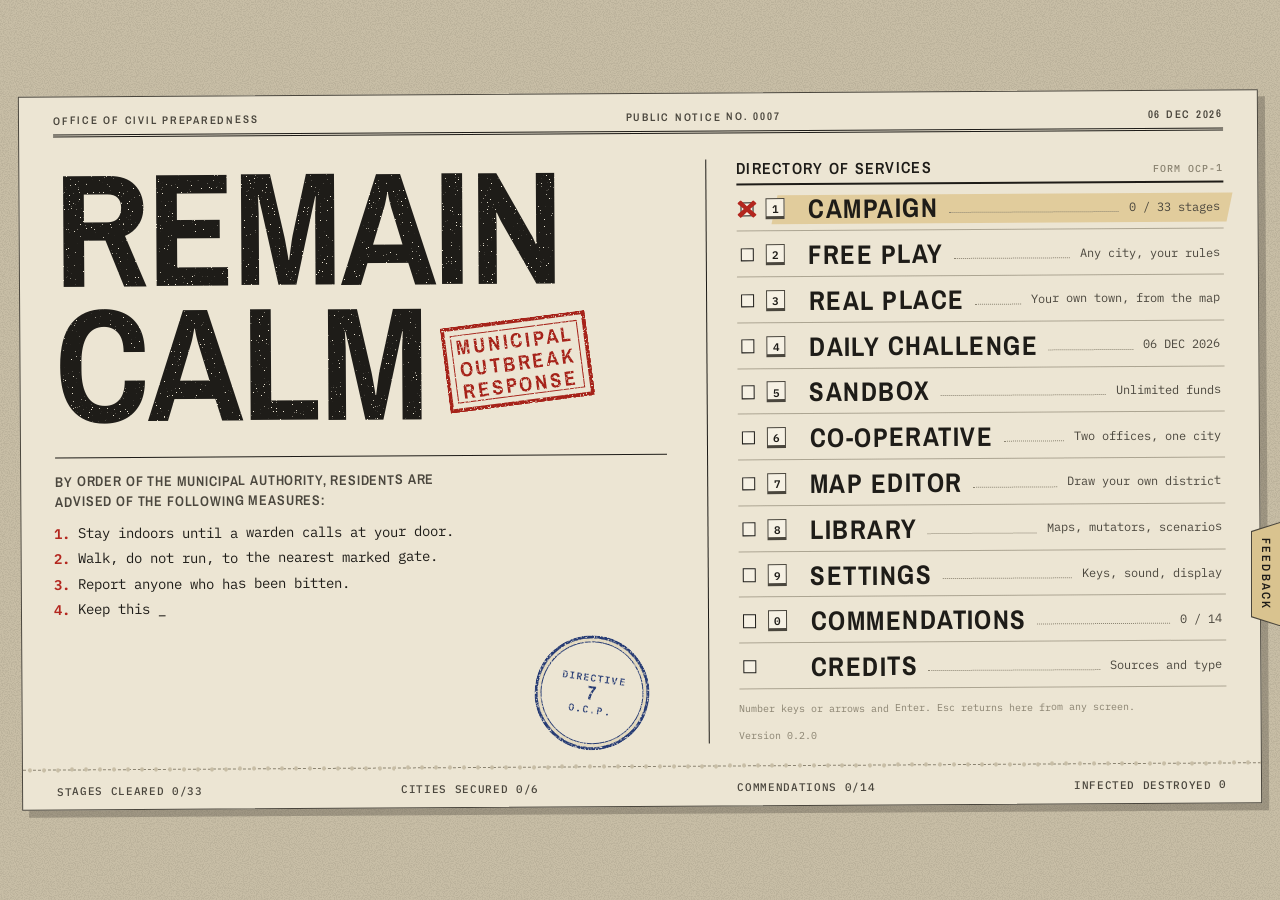
==== commit 81c98998: "REMAIN CALM 0.2.0: stage growth, smart targeting, feedback, crowds - Stage-growth animation: the bou" ====
--- a/index.html
+++ b/index.html
@@ -8,6 +8,8 @@
 <link rel="icon" href="data:image/svg+xml,%3Csvg xmlns='http://www.w3.org/2000/svg' viewBox='0 0 32 32'%3E%3Crect x='2' y='2' width='28' height='28' fill='%23ECE5D3' stroke='%23B3261E' stroke-width='3'/%3E%3Crect x='6.5' y='6.5' width='19' height='19' fill='none' stroke='%23B3261E' stroke-width='1.2'/%3E%3Cpath d='M10 22V10h6a3.5 3.5 0 0 1 0 7h-6m6 0 4 5' fill='none' stroke='%231E1C18' stroke-width='2.4'/%3E%3C/svg%3E">
 <link rel="stylesheet" href="css/base.css">
 <link rel="stylesheet" href="css/shell.css">
+<link rel="stylesheet" href="css/import.css">
+<link rel="stylesheet" href="css/feedback.css">
 <link rel="modulepreload" href="js/main.js">
 </head>
 <body class="paper-bg">
--- a/css/base.css
+++ b/css/base.css
@@ -43,10 +43,10 @@
   --ag-civ: #2B4A7A;
   --ag-panic: #3F6FB0;
   --ag-zombie: #B0341F;
-  --ag-explosive: #E07B00;
-  --ag-shielded: #5A5A5A;
-  --ag-swimmer: #1F7F8F;
-  --ag-giant: #6E1408;
+  --ag-explosive: #E8B800;
+  --ag-shielded: #7C8A93;
+  --ag-swimmer: #0B7F7A;
+  --ag-giant: #5A1208;
   --ag-police: #1F3B5C;
   --ag-militia: #7A5A1F;
   --ag-soldier: #2F5D3A;
@@ -100,10 +100,10 @@
   --ag-civ: #F1F5F6;
   --ag-panic: #A8D4F2;
   --ag-zombie: #FF7A5C;
-  --ag-explosive: #FFB547;
-  --ag-shielded: #C9CDD0;
-  --ag-swimmer: #6FE0D2;
-  --ag-giant: #FF4A2E;
+  --ag-explosive: #FFE01A;
+  --ag-shielded: #B7C4CC;
+  --ag-swimmer: #5CF2DA;
+  --ag-giant: #FF5A3C;
   --ag-police: #0E2A47;
   --ag-militia: #E8C66E;
   --ag-soldier: #9BD88A;
@@ -157,10 +157,10 @@
   --ag-civ: #7FA3D8;
   --ag-panic: #A9C6EF;
   --ag-zombie: #E5553B;
-  --ag-explosive: #F09A2A;
-  --ag-shielded: #A7A7A7;
-  --ag-swimmer: #4FB8C4;
-  --ag-giant: #C2391F;
+  --ag-explosive: #F5D33B;
+  --ag-shielded: #A9B4BC;
+  --ag-swimmer: #38C9C0;
+  --ag-giant: #E64A2C;
   --ag-police: #D8E2EE;
   --ag-militia: #C9A24E;
   --ag-soldier: #7FB57F;
--- a/css/import.css
+++ b/css/import.css
@@ -0,0 +1,75 @@
+/* ---------- real place import (Free Play tab B) ---------- */
+
+.imp-grid { grid-template-columns: minmax(300px, 380px) minmax(0, 1fr); }
+.imp-left.is-busy .imp-results, .imp-left.is-busy .imp-recent, .imp-left.is-busy .imp-opts { opacity: .55; pointer-events: none; }
+.imp-step { display: flex; align-items: center; gap: 8px; padding-top: 4px; }
+.imp-step:not(:first-child) { margin-top: 2px; padding-top: 10px; border-top: 1px dotted var(--ink-3); }
+.imp-step-no { display: inline-grid; place-items: center; width: 1.45rem; height: 1.45rem; border: 1.5px solid var(--stamp); color: var(--stamp); font: 700 var(--fs-1)/1 var(--font-mono); transform: rotate(-4deg); }
+.imp-where { margin: 0; font-variant-numeric: tabular-nums; }
+
+.imp-drop { display: grid; gap: 4px; padding: 8px 10px; border: 1px dashed var(--ink-3); background: var(--paper); }
+.imp-drop:focus { outline: none; }
+.imp-drop.is-over, .imp-drop.is-flash { border: 1.5px solid var(--carbon); background: color-mix(in srgb, var(--carbon) 9%, var(--paper)); }
+.imp-drop-row { display: flex; align-items: center; justify-content: space-between; gap: 8px; }
+.imp-drop-text { font: 400 var(--fs-1)/1.35 var(--font-mono); color: var(--ink-2); }
+.imp-drop-text b { font-family: var(--font-label); letter-spacing: .08em; text-transform: uppercase; color: var(--ink); }
+.imp-howto summary { cursor: pointer; font: 600 var(--fs-0)/1.4 var(--font-label); letter-spacing: .12em; text-transform: uppercase; color: var(--carbon); }
+.imp-howto ol { margin: 4px 0 2px; padding-left: 1.2rem; font: 400 var(--fs-0)/1.5 var(--font-mono); color: var(--ink-2); }
+.imp-howto b { color: var(--ink); font-weight: 600; }
+
+.imp-recent { display: grid; gap: 4px; }
+.imp-recent:empty { display: none; }
+.imp-recent-list { display: flex; flex-wrap: wrap; gap: 5px; }
+.imp-recent-chip { cursor: pointer; }
+.imp-recent-chip b { font: 600 var(--fs-1)/1.1 var(--font-label); letter-spacing: .06em; text-transform: uppercase; color: var(--ink); }
+.imp-recent-chip:hover { border-color: var(--ink); box-shadow: 1px 1px 0 var(--ink); }
+
+.imp-progress { padding: 8px 10px; border: 1px solid var(--ink-3); background: var(--paper); }
+.imp-detail { font-variant-numeric: tabular-nums; }
+.imp-clock { font-variant-numeric: tabular-nums; }
+.imp-err { display: grid; grid-template-columns: auto minmax(0, 1fr); gap: 10px; align-items: start; padding: 10px; border: 1px solid var(--stamp); background: var(--card); }
+.imp-err[hidden] { display: none; }
+.imp-err-body { display: grid; gap: 6px; min-width: 0; }
+.imp-err-title { font: 500 var(--fs-1)/1.45 var(--font-mono); color: var(--stamp); }
+.imp-err-list { margin: 0; padding-left: 1.1rem; font: 400 var(--fs-0)/1.5 var(--font-mono); color: var(--ink-2); overflow-wrap: anywhere; }
+.imp-err-tip { list-style: none; margin-left: -1.1rem; margin-top: 2px; color: var(--ink); }
+
+.imp-view-head { align-items: center; }
+.imp-view-head .seg > button { padding-left: .7rem; padding-right: .7rem; }
+.imp-view { position: relative; width: min(100%, 560px); aspect-ratio: 1 / 1; }
+.imp-view > .tmap, .imp-view > .imp-preview { position: absolute; inset: 0; width: 100%; height: 100%; aspect-ratio: auto; }
+.imp-view > [hidden] { display: none; }
+.imp-source { margin: 0; }
+.imp-save { align-items: center; }
+.imp-save[hidden] { display: none; }
+
+/* tile map */
+.tmap { position: relative; overflow: hidden; background: var(--paper-2); border: 1px solid var(--ink-2); cursor: grab; touch-action: none; user-select: none; }
+.tmap:focus-visible { outline: 2px solid var(--carbon); outline-offset: 2px; }
+.tmap.is-panning { cursor: grabbing; }
+.tmap-tiles { position: absolute; inset: 0; }
+.tmap-tile { position: absolute; left: 0; top: 0; width: 256px; height: 256px; max-width: none; filter: grayscale(1) sepia(.28) contrast(1.06); mix-blend-mode: var(--ink-blend, multiply); pointer-events: none; }
+.tmap-square { position: absolute; left: 0; top: 0; border: 2px solid var(--stamp); outline: 1px solid var(--card); background: color-mix(in srgb, var(--safety) 10%, transparent); cursor: move; box-shadow: 3px 3px 0 color-mix(in srgb, var(--ink) 35%, transparent); }
+.tmap.is-locked .tmap-square { cursor: inherit; border-style: dashed; }
+.tmap.is-moving .tmap-square { background: color-mix(in srgb, var(--safety) 18%, transparent); }
+.tmap-square::before, .tmap-square::after { content: ""; position: absolute; left: 50%; top: 50%; background: var(--stamp); }
+.tmap-square::before { width: 14px; height: 1.5px; margin: -.75px 0 0 -7px; }
+.tmap-square::after { width: 1.5px; height: 14px; margin: -7px 0 0 -.75px; }
+.tmap-tag { position: absolute; left: -2px; top: -1.45rem; padding: 2px 6px 1px; background: var(--stamp); color: var(--card); font: 700 var(--fs-0)/1.2 var(--font-mono); letter-spacing: .06em; white-space: nowrap; }
+.tmap-empty { position: absolute; inset: 0; display: grid; place-items: center; }
+.tmap-empty::before { content: ""; position: absolute; inset: 0; background: var(--ink-3); opacity: .22; -webkit-mask: var(--mask-hatch) 0 0 / 7px repeat; mask: var(--mask-hatch) 0 0 / 7px repeat; }
+.tmap-empty .label { position: relative; background: var(--paper-2); padding: 4px 8px; border: 1px solid var(--ink-3); }
+.tmap-tools { position: absolute; right: 8px; top: 8px; display: grid; border: 1px solid var(--ink); box-shadow: 2px 2px 0 var(--ink); background: var(--card); }
+.tmap-zoom { width: 1.9rem; height: 1.9rem; border: 0; background: transparent; color: var(--ink); font: 600 var(--fs-4)/1 var(--font-mono); cursor: pointer; }
+.tmap-zoom + .tmap-zoom { border-top: 1px solid var(--ink-3); }
+.tmap-zoom:hover { background: var(--paper-2); }
+.tmap-foot { position: absolute; left: 8px; bottom: 8px; display: flex; align-items: flex-end; gap: 10px; pointer-events: none; }
+.tmap-coords { padding: 2px 5px; background: var(--card); border: 1px solid var(--ink-3); font: 400 var(--fs-0)/1.2 var(--font-mono); font-variant-numeric: tabular-nums; color: var(--ink-2); }
+.tmap-scale { display: grid; gap: 1px; font: 500 var(--fs-0)/1 var(--font-mono); color: var(--ink); }
+.tmap-scale i { display: block; height: 5px; border: 1.5px solid var(--ink); border-top: 0; background: var(--card); }
+.tmap-attrib { position: absolute; right: 0; bottom: 0; padding: 2px 6px; background: var(--card); border-left: 1px solid var(--ink-3); border-top: 1px solid var(--ink-3); font: 400 var(--fs-0)/1.3 var(--font-mono); color: var(--ink-2); }
+.tmap-empty[hidden], .tmap-tiles[hidden], .tmap-square[hidden] { display: none; }
+
+@media (max-width: 1180px) {
+  .imp-grid { grid-template-columns: 1fr; }
+}
--- a/css/feedback.css
+++ b/css/feedback.css
@@ -0,0 +1,184 @@
+/* Feedback desk: the manila FEEDBACK tab, the note form and the owner's file. */
+
+/* ---------- the tab ---------- */
+.fb-tab {
+  --fb-shape: polygon(0 9px, 100% 0, 100% 100%, 0 calc(100% - 9px));
+  --fb-inset: 1px 0 1px 1px;
+  position: relative;
+  isolation: isolate;
+  appearance: none;
+  border: 0;
+  margin: 0;
+  background: transparent;
+  color: var(--ink);
+  font: 600 var(--fs-2)/1 var(--font-label);
+  letter-spacing: .18em;
+  text-transform: uppercase;
+  cursor: pointer;
+  user-select: none;
+}
+.fb-tab::before, .fb-tab::after { content: ""; position: absolute; clip-path: var(--fb-shape); }
+.fb-tab::before { inset: 0; background: var(--ink-2); z-index: -2; }
+.fb-tab::after { inset: var(--fb-inset); background: var(--manila); z-index: -1; }
+.fb-tab:hover::after { background: color-mix(in srgb, var(--manila-2) 55%, var(--manila)); }
+.fb-tab:focus-visible { outline: none; }
+.fb-tab:focus-visible .fb-tab-label { text-decoration: underline 2px; text-underline-offset: .3em; }
+.fb-badge {
+  position: absolute;
+  z-index: 1;
+  min-width: 1.5em;
+  padding: .22em .3em .16em;
+  background: var(--stamp);
+  color: var(--card);
+  border: 1px solid var(--ink);
+  font: 600 var(--fs-0)/1 var(--font-mono);
+  letter-spacing: 0;
+  text-align: center;
+  writing-mode: horizontal-tb;
+}
+.fb-badge[hidden] { display: none; }
+
+/* menus: sticks out of the right edge */
+.fb-tab-edge {
+  position: fixed;
+  z-index: 90;
+  right: 0;
+  top: 58%;
+  padding: 16px 8px 16px 9px;
+  writing-mode: vertical-rl;
+}
+.fb-tab-edge .fb-badge { top: -9px; left: -9px; }
+body.in-game .fb-tab-edge { display: none; }
+/* the map editor has panels on the right edge, so the tab rises from the bottom edge into its status bar instead */
+#app[data-screen="editor"] ~ .fb-tab-edge {
+  --fb-shape: polygon(9px 0, calc(100% - 9px) 0, 100% 100%, 0 100%);
+  --fb-inset: 1px 1px 0 1px;
+  top: auto;
+  bottom: 0;
+  right: 1.2rem;
+  padding: 6px 20px 5px;
+  writing-mode: horizontal-tb;
+}
+#app[data-screen="editor"] ~ .fb-tab-edge .fb-badge { top: -9px; left: auto; right: -9px; }
+#app[data-screen="editor"] .ed-status { padding-right: 9.5rem; }
+
+/* in game: hangs from the top edge inside the header strip */
+.fb-tab-hang {
+  --fb-shape: polygon(0 0, 100% 0, calc(100% - 9px) 100%, 9px 100%);
+  --fb-inset: 0 1px 1px 1px;
+  flex: none;
+  align-self: flex-start;
+  margin-left: auto;
+  padding: 11px 22px 10px;
+}
+.fb-tab-hang .fb-badge { bottom: -8px; right: -6px; }
+
+/* ---------- note form ---------- */
+.modal.fb-modal .modal-body { padding-top: .8rem; }
+.fb-form { display: grid; gap: .85rem; }
+.fb-lede { margin: 0; color: var(--ink-2); }
+.fb-kinds { display: flex; flex-wrap: wrap; gap: .45rem; }
+.fb-kind {
+  appearance: none;
+  margin: 0;
+  padding: .42rem .7rem .36rem;
+  background: var(--card);
+  color: var(--ink-2);
+  border: 1px solid var(--ink-3);
+  font: 600 var(--fs-2)/1 var(--font-label);
+  letter-spacing: .14em;
+  text-transform: uppercase;
+  cursor: pointer;
+}
+.fb-kind:hover { border-color: var(--ink); color: var(--ink); }
+.fb-kind[aria-pressed="true"] {
+  color: var(--stamp);
+  border: 2px solid var(--stamp);
+  outline: 1px solid var(--stamp);
+  outline-offset: -5px;
+  padding: .41rem .69rem .35rem;
+  transform: rotate(-2deg);
+}
+.fb-kind:focus-visible { outline: 2px dashed var(--carbon); outline-offset: 2px; }
+.fb-text { min-height: 8.5rem; }
+.fb-count { justify-self: end; font: 400 var(--fs-1)/1 var(--font-mono); color: var(--ink-3); }
+.fb-count.is-max { color: var(--stamp); }
+.fb-two { display: grid; grid-template-columns: 1fr 1fr; gap: .7rem; }
+.fb-hp { position: absolute; left: -10000px; width: 1px; height: 1px; opacity: 0; }
+.fb-shot { display: flex; flex-wrap: wrap; align-items: center; gap: .5rem 1rem; }
+.fb-shot-info { font: 400 var(--fs-1)/1.3 var(--font-mono); }
+.fb-thumb { display: block; width: 9rem; height: auto; border: 1px solid var(--ink-2); }
+.fb-thumb[hidden] { display: none; }
+.fb-what summary, .fb-ctx summary {
+  cursor: pointer;
+  font: 600 var(--fs-1)/1.4 var(--font-label);
+  letter-spacing: .14em;
+  text-transform: uppercase;
+  color: var(--ink-2);
+}
+.fb-what p { margin: .45rem 0 0; }
+.fb-sent {
+  margin: .5rem 0 0;
+  padding: .6rem .7rem;
+  max-height: 13rem;
+  overflow: auto;
+  background: var(--paper-2);
+  border: 1px dashed var(--ink-3);
+  font: 400 var(--fs-1)/1.5 var(--font-mono);
+  white-space: pre-wrap;
+  overflow-wrap: anywhere;
+}
+.fb-status { margin: 0; min-height: 1.35em; font: 500 var(--fs-2)/1.35 var(--font-mono); color: var(--ink-2); }
+.fb-status:empty { min-height: 0; }
+.fb-status.is-err { color: var(--stamp); }
+.fb-wait { margin: 0; font: 500 var(--fs-2)/1.35 var(--font-mono); color: var(--carbon); }
+.fb-wait[hidden] { display: none; }
+.fb-actions { display: flex; align-items: center; gap: .6rem; padding-top: .7rem; border-top: 1px solid var(--ink-3); }
+.fb-owner-link { margin-right: auto; }
+.fb-received { display: grid; justify-items: center; gap: .9rem; padding: 1.4rem 0 .6rem; text-align: center; }
+.fb-received p { margin: 0; }
+.fb-stamp { --rot: -6deg; margin-bottom: .4rem; }
+.fb-received .fb-wait { font-size: var(--fs-4); color: var(--ink); }
+
+/* ---------- owner file ---------- */
+.fb-keyform { display: grid; gap: .7rem; }
+.fb-keyform p { margin: 0; }
+.fb-keyrow { display: flex; gap: .6rem; }
+.fb-keyrow .input { flex: 1; }
+.fb-tools { display: flex; flex-wrap: wrap; align-items: center; gap: .6rem .9rem; padding-bottom: .75rem; margin-bottom: .6rem; border-bottom: 3px double var(--ink); }
+.fb-tools .select { width: auto; font-size: var(--fs-2); padding-top: .35rem; padding-bottom: .32rem; }
+.fb-forget { margin-left: auto; }
+.fb-owner .fb-status { margin-bottom: .6rem; }
+.fb-list { display: grid; gap: .7rem; }
+.fb-note { padding: .7rem .85rem .75rem; background: var(--paper); border: 1px solid var(--ink-3); }
+.fb-note.is-unread { background: var(--card); border-color: var(--ink); box-shadow: 2px 2px 0 var(--ink); }
+.fb-note-head { display: flex; flex-wrap: wrap; align-items: center; gap: .45rem .8rem; font: 500 var(--fs-1)/1.2 var(--font-mono); color: var(--ink-2); }
+.fb-note-kind {
+  display: inline-block;
+  padding: .28em .5em .22em;
+  color: var(--stamp);
+  border: 1.5px solid var(--stamp);
+  font: 700 var(--fs-1)/1 var(--font-label);
+  letter-spacing: .16em;
+  text-transform: uppercase;
+  transform: rotate(-2deg);
+}
+.fb-unread-mark { font: 700 var(--fs-0)/1 var(--font-label); letter-spacing: .16em; text-transform: uppercase; color: var(--carbon); }
+.fb-unread-mark[hidden] { display: none; }
+.fb-note-acts { display: flex; gap: .45rem; margin-left: auto; }
+.fb-note-text { margin: .6rem 0 .45rem; font: 400 var(--fs-3)/1.5 var(--font-mono); white-space: pre-wrap; overflow-wrap: anywhere; }
+.fb-note-who { margin: 0 0 .45rem; font: 500 var(--fs-2)/1.35 var(--font-mono); color: var(--ink-2); overflow-wrap: anywhere; }
+.fb-note-shot { margin: .2rem 0 .45rem; }
+.fb-note-thumb { display: block; max-width: 16rem; height: auto; border: 1px solid var(--ink-2); cursor: zoom-in; }
+.fb-ctx-grid { display: grid; grid-template-columns: max-content 1fr; gap: .12rem .9rem; margin: .4rem 0 0; font: 400 var(--fs-1)/1.4 var(--font-mono); }
+.fb-ctx-grid dt { color: var(--ink-3); }
+.fb-ctx-grid dd { margin: 0; overflow-wrap: anywhere; }
+.fb-more { margin-top: .7rem; }
+.fb-more[hidden] { display: none; }
+.modal.fb-zoom { width: min(96vw, 1600px); }
+.fb-zoom-img { display: block; width: 100%; height: auto; }
+
+@media (max-width: 560px) {
+  .fb-two { grid-template-columns: 1fr; }
+  .fb-tab-edge { top: auto; bottom: 22%; }
+}
